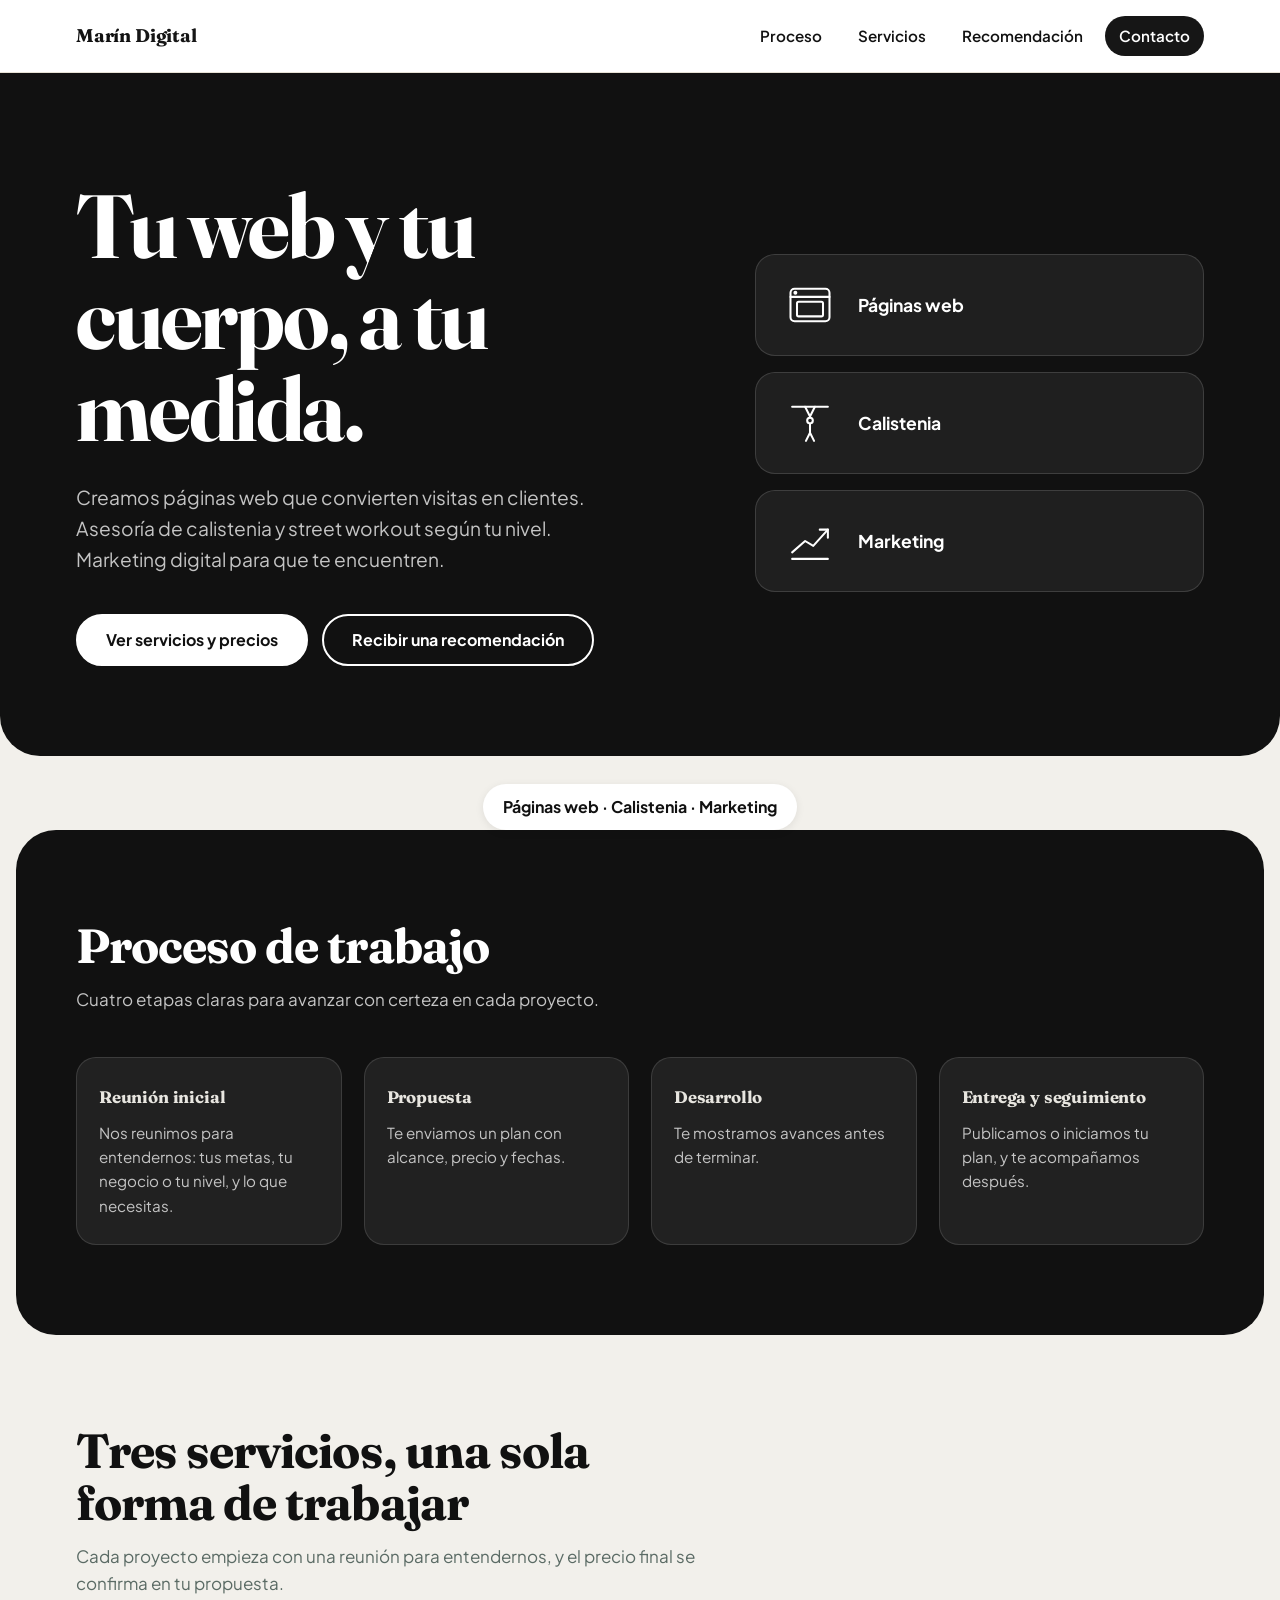
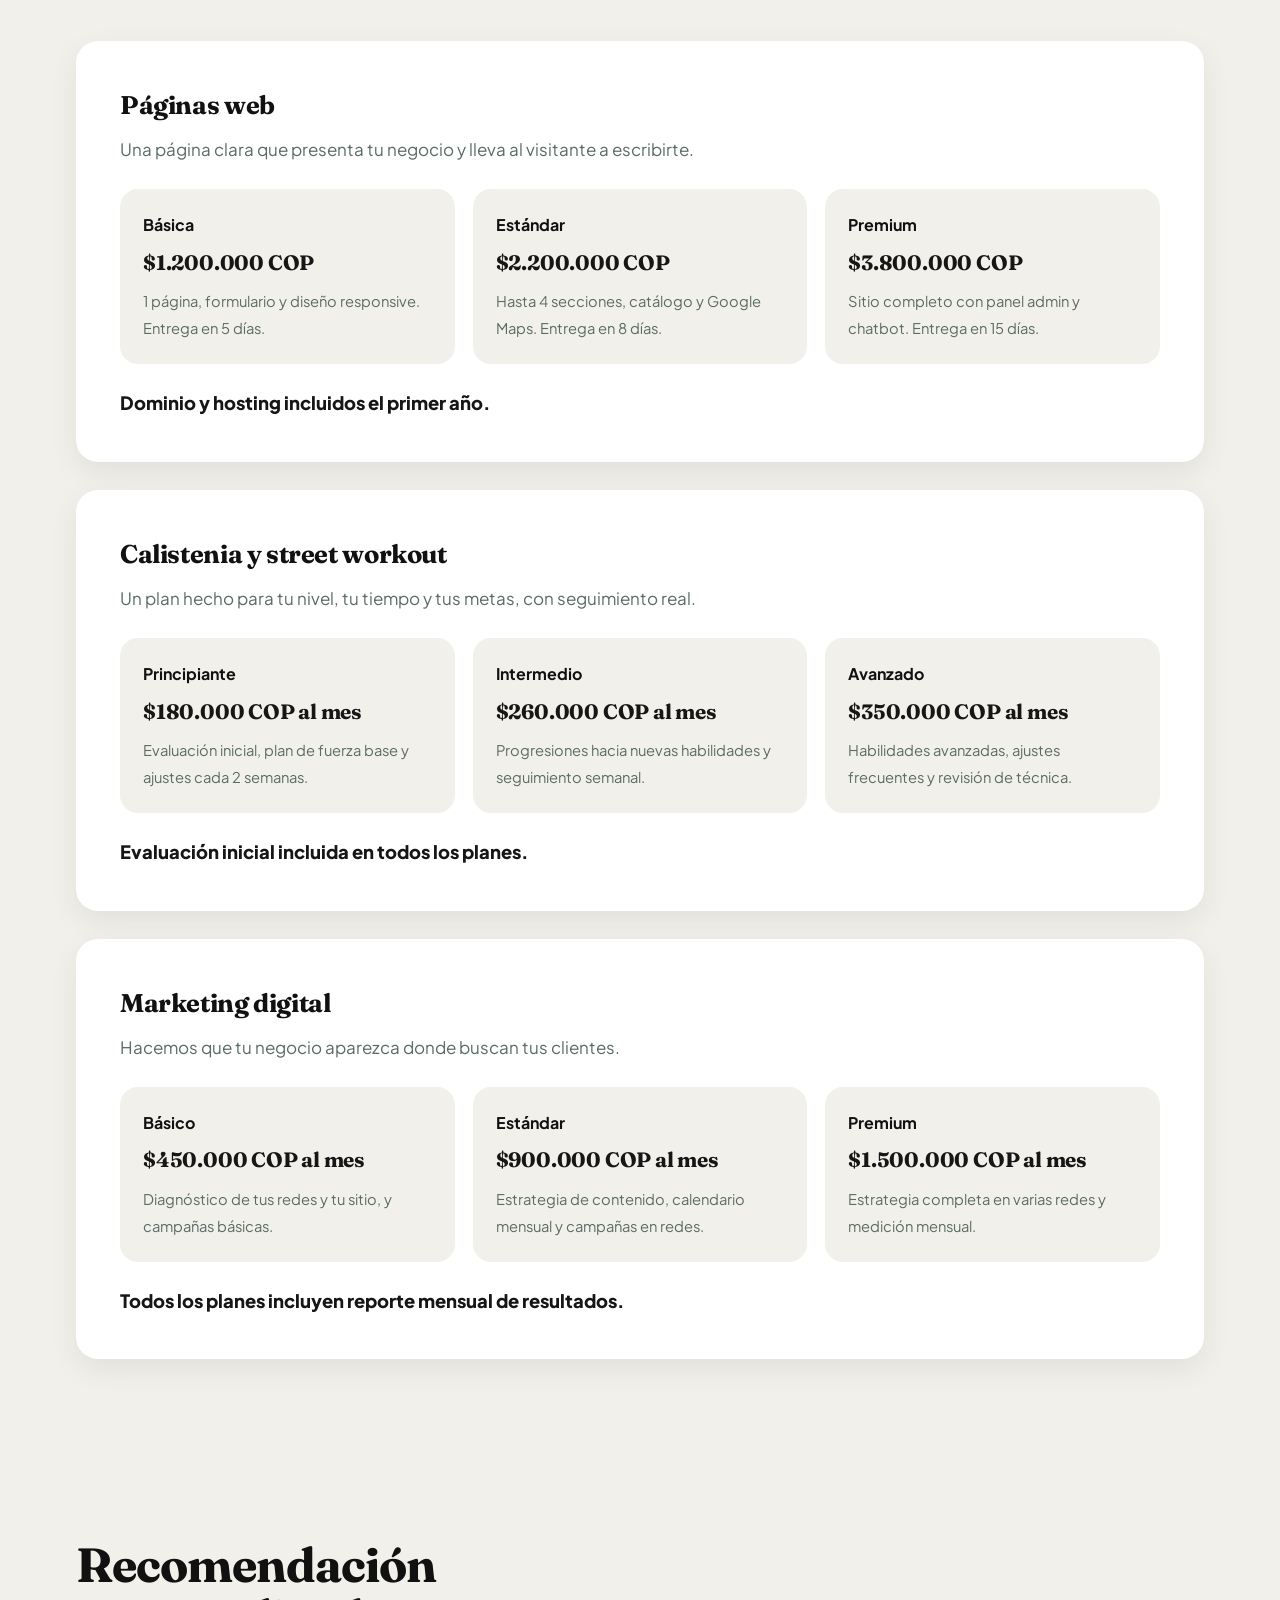
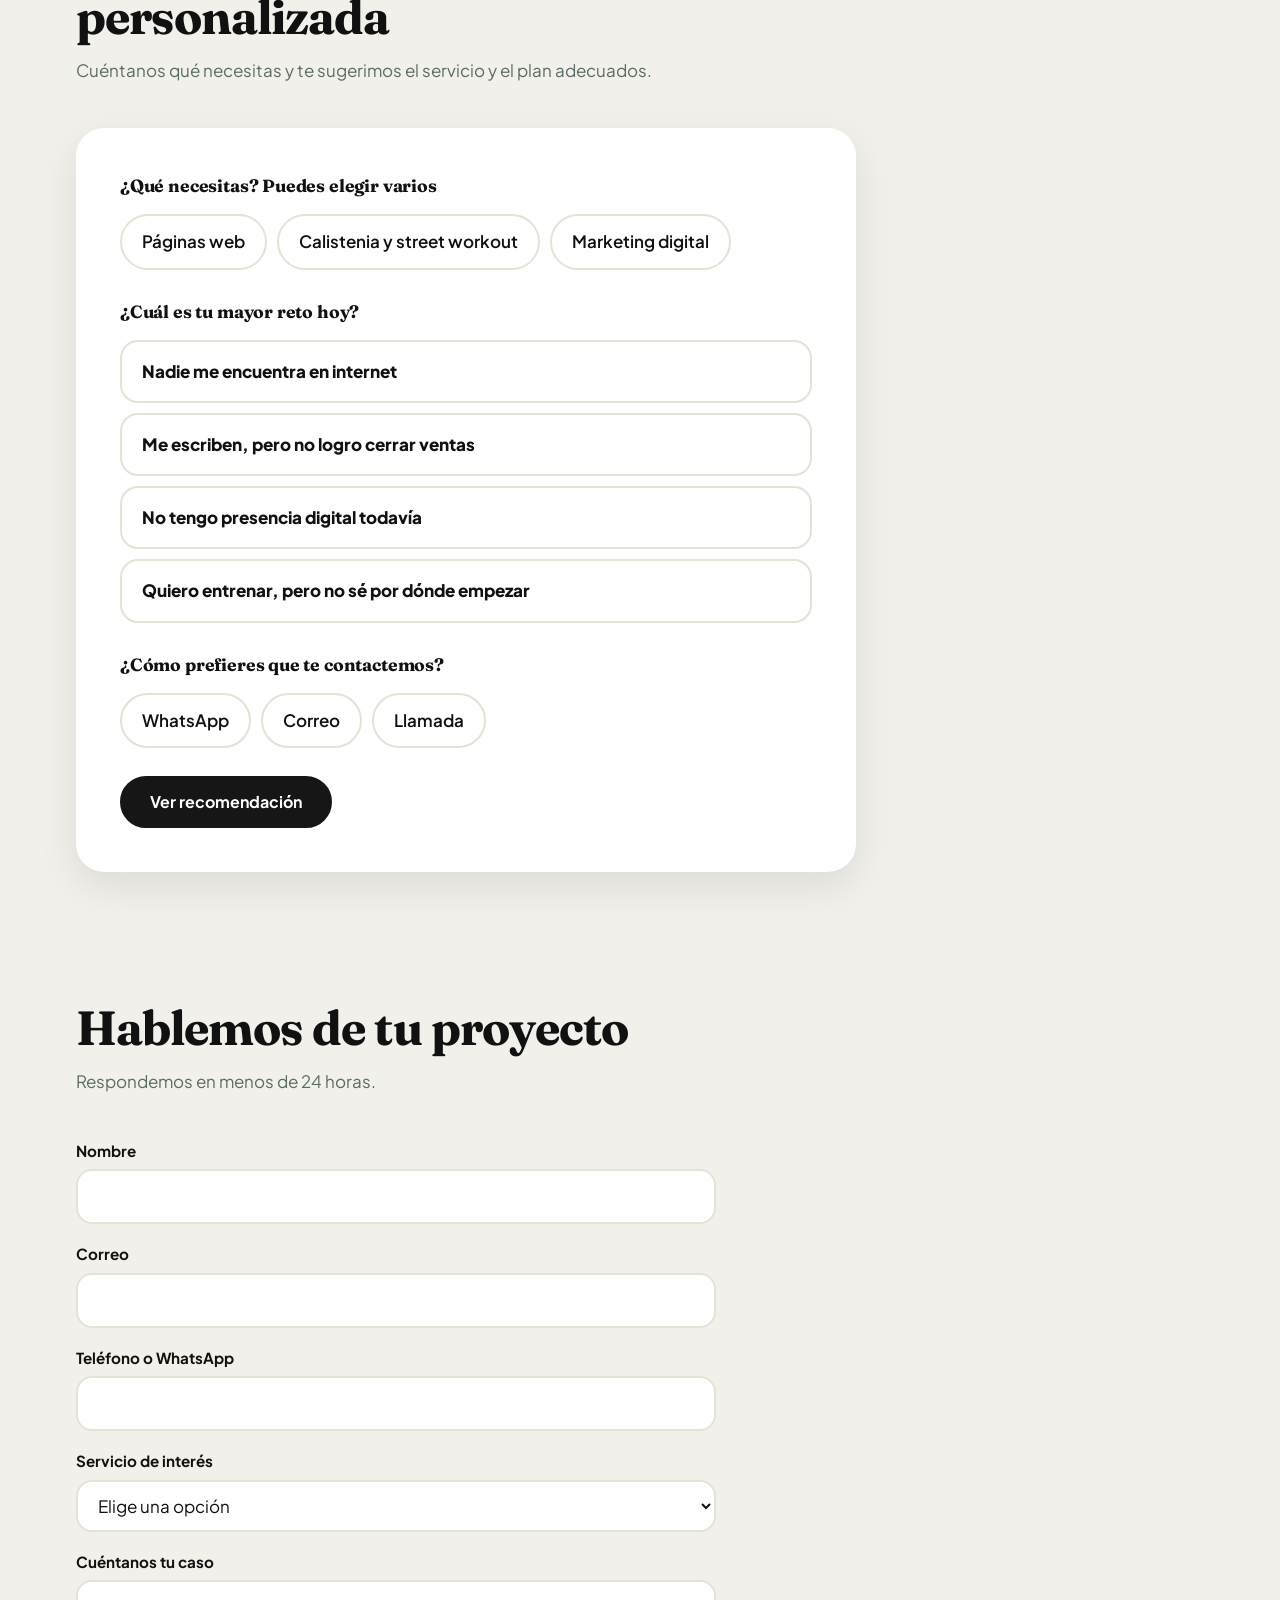
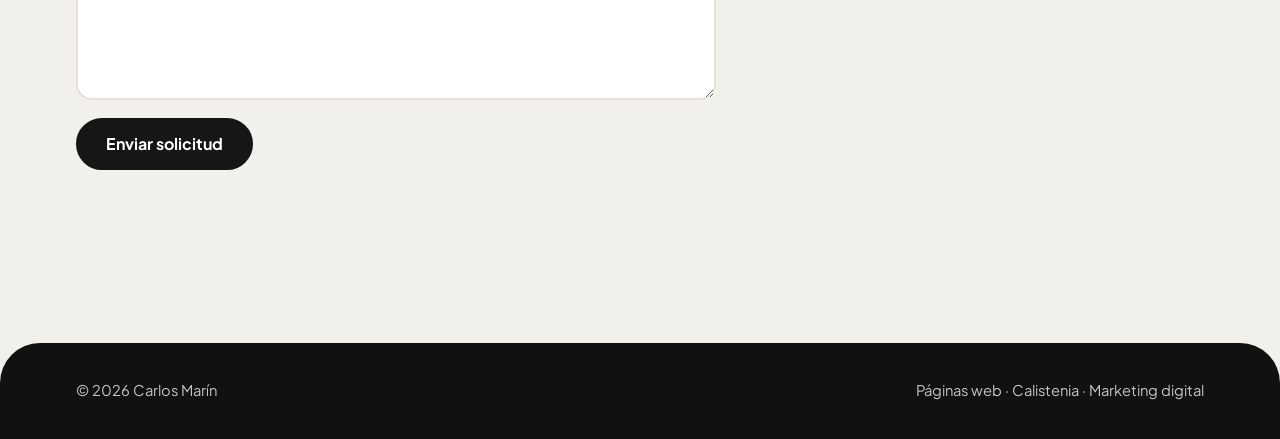
==== index.html @ d92dba85 "Add files via upload mejora de recomendaciones" ====
<!DOCTYPE html>
<html lang="es">
<head>
<meta charset="UTF-8">
<meta name="viewport" content="width=device-width, initial-scale=1, viewport-fit=cover">
<title>Marín Digital · Páginas web, calistenia y marketing</title>
<meta name="description" content="Páginas web, asesoría de calistenia y street workout, y marketing digital.">
<link rel="preconnect" href="https://fonts.googleapis.com">
<link rel="preconnect" href="https://fonts.gstatic.com" crossorigin>
<link href="https://fonts.googleapis.com/css2?family=Fraunces:opsz,wght@9..144,500..800&family=Plus+Jakarta+Sans:wght@400..800&display=swap" rel="stylesheet">
<link rel="stylesheet" href="styles.css">
</head>
<body>

<header class="top">
  <div class="wrap">
    <a href="#inicio" class="brand">Marín <span>Digital</span></a>
    <nav class="links" aria-label="Principal">
      <a href="#proceso">Proceso</a>
      <a href="#servicios">Servicios</a>
      <a href="#recomendacion">Recomendación</a>
      <a href="#contacto" class="keep">Contacto</a>
    </nav>
  </div>
</header>

<main id="inicio">
  <div class="hero">
    <div class="wrap">
      <h1>Tu web y tu cuerpo, <em>a tu medida.</em></h1>
      <p class="lead">
        <span>Creamos páginas web que convierten visitas en clientes.</span>
        <span>Asesoría de calistenia y street workout según tu nivel.</span>
        <span>Marketing digital para que te encuentren.</span>
      </p>
      <div class="cta-row">
        <a href="#servicios" class="btn solid">Ver servicios y precios</a>
        <a href="#recomendacion" class="btn">Recibir una recomendación</a>
      </div>
      <div class="hero-iconos" aria-hidden="true">
        <a class="icono" href="#precios-web">
          <svg viewBox="0 0 64 64" fill="none" stroke="currentColor" stroke-width="2.5" stroke-linecap="round" stroke-linejoin="round">
            <rect x="8" y="12" width="48" height="40" rx="5"/>
            <line x1="8" y1="22" x2="56" y2="22"/>
            <circle cx="14" cy="17" r="1.2" fill="currentColor"/>
            <rect x="16" y="28" width="32" height="18" rx="2"/>
          </svg>
          <span>Páginas web</span>
        </a>
        <a class="icono" href="#precios-calistenia">
          <svg viewBox="0 0 64 64" fill="none" stroke="currentColor" stroke-width="2.5" stroke-linecap="round" stroke-linejoin="round">
            <line x1="10" y1="12" x2="54" y2="12"/>
            <path d="M26 12 L32 24 L38 12"/>
            <circle cx="32" cy="29" r="3.5"/>
            <path d="M32 33 L32 44 M32 44 L27 54 M32 44 L37 54"/>
          </svg>
          <span>Calistenia</span>
        </a>
        <a class="icono" href="#precios-marketing">
          <svg viewBox="0 0 64 64" fill="none" stroke="currentColor" stroke-width="2.5" stroke-linecap="round" stroke-linejoin="round">
            <path d="M10 46 L26 32 L36 38 L54 18"/>
            <path d="M44 18 L54 18 L54 28"/>
            <line x1="10" y1="54" x2="54" y2="54"/>
          </svg>
          <span>Marketing</span>
        </a>
      </div>
    </div>
  </div>

  <div class="strip" aria-hidden="true">
    <div class="wrap"><p>Páginas web · Calistenia · Marketing</p></div>
  </div>

  <section id="proceso" class="process">
    <div class="wrap">
      <div class="section-head">
        <h2>Proceso de trabajo</h2>
        <p>Cuatro etapas claras para avanzar con certeza en cada proyecto.</p>
      </div>
      <div class="steps">
        <div class="step"><b>Reunión inicial</b><p>Nos reunimos para entendernos: tus metas, tu negocio o tu nivel, y lo que necesitas.</p></div>
        <div class="step"><b>Propuesta</b><p>Te enviamos un plan con alcance, precio y fechas.</p></div>
        <div class="step"><b>Desarrollo</b><p>Te mostramos avances antes de terminar.</p></div>
        <div class="step"><b>Entrega y seguimiento</b><p>Publicamos o iniciamos tu plan, y te acompañamos después.</p></div>
      </div>
    </div>
  </section>

  <section id="servicios">
    <div class="wrap">
      <div class="section-head">
        <h2>Tres servicios, una sola forma de trabajar</h2>
        <p>Cada proyecto empieza con una reunión para entendernos, y el precio final se confirma en tu propuesta.</p>
      </div>

      <div class="services">
        <article class="service" id="precios-web">
          <h3>Páginas web</h3>
          <p>Una página clara que presenta tu negocio y lleva al visitante a escribirte.</p>
          <div class="packages">
            <div class="pkg">
              <strong>Básica</strong>
              <div class="amt">$1.200.000 COP</div>
              <small>1 página, formulario y diseño responsive. Entrega en 5 días.</small>
            </div>
            <div class="pkg">
              <strong>Estándar</strong>
              <div class="amt">$2.200.000 COP</div>
              <small>Hasta 4 secciones, catálogo y Google Maps. Entrega en 8 días.</small>
            </div>
            <div class="pkg">
              <strong>Premium</strong>
              <div class="amt">$3.800.000 COP</div>
              <small>Sitio completo con panel admin y chatbot. Entrega en 15 días.</small>
            </div>
          </div>
          <p class="price">Dominio y hosting incluidos el primer año.</p>
        </article>

        <article class="service" id="precios-calistenia">
          <h3>Calistenia y street workout</h3>
          <p>Un plan hecho para tu nivel, tu tiempo y tus metas, con seguimiento real.</p>
          <div class="packages"><div class="pkg"><strong>Principiante</strong><div class="amt">$180.000 COP al mes</div><small>Evaluación inicial, plan de fuerza base y ajustes cada 2 semanas.</small></div><div class="pkg"><strong>Intermedio</strong><div class="amt">$260.000 COP al mes</div><small>Progresiones hacia nuevas habilidades y seguimiento semanal.</small></div><div class="pkg"><strong>Avanzado</strong><div class="amt">$350.000 COP al mes</div><small>Habilidades avanzadas, ajustes frecuentes y revisión de técnica.</small></div></div>
          <p class="price">Evaluación inicial incluida en todos los planes.</p>
        </article>

        <article class="service" id="precios-marketing">
          <h3>Marketing digital</h3>
          <p>Hacemos que tu negocio aparezca donde buscan tus clientes.</p>
          <div class="packages"><div class="pkg"><strong>Básico</strong><div class="amt">$450.000 COP al mes</div><small>Diagnóstico de tus redes y tu sitio, y campañas básicas.</small></div><div class="pkg"><strong>Estándar</strong><div class="amt">$900.000 COP al mes</div><small>Estrategia de contenido, calendario mensual y campañas en redes.</small></div><div class="pkg"><strong>Premium</strong><div class="amt">$1.500.000 COP al mes</div><small>Estrategia completa en varias redes y medición mensual.</small></div></div>
          
          <p class="price">Todos los planes incluyen reporte mensual de resultados.</p>
        </article>
      </div>
    </div>
  </section>


  <section id="recomendacion">
    <div class="wrap">
      <div class="section-head">
        <h2>Recomendación personalizada</h2>
        <p>Cuéntanos qué necesitas y te sugerimos el servicio y el plan adecuados.</p>
      </div>
      <form class="advisor" id="advisor">
        <fieldset>
          <legend>¿Qué necesitas? Puedes elegir varios</legend>
          <div class="opts">
            <label><input type="checkbox" name="servicio" value="web"> Páginas web</label>
            <label><input type="checkbox" name="servicio" value="calistenia"> Calistenia y street workout</label>
            <label><input type="checkbox" name="servicio" value="marketing"> Marketing digital</label>
          </div>
        </fieldset>
        <fieldset>
          <legend>¿Cuál es tu mayor reto hoy?</legend>
          <div class="opts opts-col">
            <label class="detalle"><input type="radio" name="reto" value="nadie" required><strong>Nadie me encuentra en internet</strong></label>
            <label class="detalle"><input type="radio" name="reto" value="cierran"><strong>Me escriben, pero no logro cerrar ventas</strong></label>
            <label class="detalle"><input type="radio" name="reto" value="sin"><strong>No tengo presencia digital todavía</strong></label>
            <label class="detalle"><input type="radio" name="reto" value="entrenar"><strong>Quiero entrenar, pero no sé por dónde empezar</strong></label>
          </div>
        </fieldset>
        <fieldset id="calBloque" hidden>
          <legend>Si entrenas, cuéntanos más</legend>
          <p class="sub">Tu nivel</p>
          <div class="opts">
            <label><input type="radio" name="nivel" value="principiante"> Principiante</label>
            <label><input type="radio" name="nivel" value="intermedio"> Intermedio</label>
            <label><input type="radio" name="nivel" value="avanzado"> Avanzado</label>
          </div>
          <p class="sub">¿Cuántos días a la semana puedes entrenar?</p>
          <div class="opts">
            <label><input type="radio" name="dias" value="pocos"> 1 a 2 días</label>
            <label><input type="radio" name="dias" value="tres"> 3 días</label>
            <label><input type="radio" name="dias" value="muchos"> 4 o más</label>
          </div>
        </fieldset>
        <fieldset>
          <legend>¿Cómo prefieres que te contactemos?</legend>
          <div class="opts">
            <label><input type="radio" name="canal" value="whatsapp" required> WhatsApp</label>
            <label><input type="radio" name="canal" value="correo"> Correo</label>
            <label><input type="radio" name="canal" value="llamada"> Llamada</label>
          </div>
        </fieldset>
        <button type="submit" class="btn solid">Ver recomendación</button>
        <div id="result" role="status" aria-live="polite"></div>
      </form>
    </div>
  </section>

  <section id="contacto">
    <div class="wrap">
      <div class="section-head">
        <h2>Hablemos de tu proyecto</h2>
        <p>Respondemos en menos de 24 horas.</p>
      </div>
      <form class="contact" id="contactForm">
        <div class="field">
          <label for="nombre">Nombre</label>
          <input id="nombre" name="nombre" type="text" autocomplete="name" required>
        </div>
        <div class="field">
          <label for="correo">Correo</label>
          <input id="correo" name="correo" type="email" autocomplete="email" required>
        </div>
        <div class="field">
          <label for="telefono">Teléfono o WhatsApp</label>
          <input id="telefono" name="telefono" type="tel" autocomplete="tel" required>
        </div>
        <div class="field">
          <label for="servicio">Servicio de interés</label>
          <select id="servicio" name="servicio" required>
            <option value="">Elige una opción</option>
            <option>Páginas web</option>
            <option>Calistenia y street workout</option>
            <option>Marketing digital</option>
            <option>Varios</option>
          </select>
        </div>
        <div class="field">
          <label for="mensaje">Cuéntanos tu caso</label>
          <textarea id="mensaje" name="mensaje"></textarea>
        </div>
        <button type="submit" class="btn solid btn-submit">Enviar solicitud</button>
        <p class="form-msg" id="formMsg" role="status" aria-live="polite"></p>
      </form>
    </div>
  </section>
</main>

<footer>
  <div class="wrap">
    <span>© 2026 Carlos Marín</span>
    <span>Páginas web · Calistenia · Marketing digital</span>
  </div>
</footer>

<script>
  // Recomendación según servicios, reto, nivel, días y canal de contacto
  const advisor = document.getElementById('advisor');
  const result = document.getElementById('result');
  const calBloque = document.getElementById('calBloque');
  const checks = advisor.querySelectorAll('input[name="servicio"]');
  const calCheck = advisor.querySelector('input[name="servicio"][value="calistenia"]');

  // Muestra las preguntas de calistenia solo si la persona las elige
  calCheck.addEventListener('change', () => {
    calBloque.hidden = !calCheck.checked;
    if (!calCheck.checked) {
      advisor.querySelectorAll('input[name="nivel"], input[name="dias"]').forEach((r) => { r.checked = false; });
    }
  });

  const textos = {
    web: {
      nadie: 'Te recomendamos una página Estándar desde $2.200.000 COP. Incluye hasta 4 secciones, catálogo y Google Maps, y la recibes en aproximadamente 8 días.',
      cierran: 'Te recomendamos una página Estándar desde $2.200.000 COP. Incluye hasta 4 secciones, catálogo y Google Maps, y la recibes en aproximadamente 8 días.',
      sin: 'Te recomendamos una página Básica desde $1.200.000 COP. Incluye 1 página, formulario y diseño responsive, y la recibes en aproximadamente 5 días.'
    },
    calistenia: {
      principiante: 'Te recomendamos el plan Principiante desde $180.000 COP al mes. Incluye evaluación inicial, plan de fuerza base y ajustes cada 2 semanas.',
      intermedio: 'Te recomendamos el plan Intermedio desde $260.000 COP al mes. Incluye progresiones hacia nuevas habilidades y seguimiento semanal.',
      avanzado: 'Te recomendamos el plan Avanzado desde $350.000 COP al mes. Incluye habilidades avanzadas, ajustes frecuentes y revisión de técnica.'
    },
    dias: {
      pocos: 'Con 1 a 2 días a la semana armamos un plan corto y eficiente.',
      tres: 'Con 3 días a la semana, el plan tiene la carga ideal para avanzar sin sobrecargarte.',
      muchos: 'Con 4 o más días a la semana, el plan incluye más volumen y días de descanso activo.'
    },
    marketing: {
      nadie: 'Te recomendamos el plan Estándar de marketing desde $900.000 COP al mes. Incluye estrategia de contenido, calendario mensual y campañas para que te encuentren.',
      cierran: 'Te recomendamos el plan Premium de marketing desde $1.500.000 COP al mes. Incluye estrategia completa para convertir mensajes en clientes, y medición mensual.',
      sin: 'Te recomendamos el plan Básico de marketing desde $450.000 COP al mes. Incluye diagnóstico de tus redes y tu sitio, y campañas básicas para empezar.'
    }
  };
  const canales = { whatsapp: 'WhatsApp', correo: 'correo', llamada: 'llamada' };
  const nombreWeb = { nadie: 'una página Estándar', cierran: 'una página Estándar', sin: 'una página Básica' };
  const nombreCalistenia = {
    principiante: 'el plan Principiante de calistenia',
    intermedio: 'el plan Intermedio de calistenia',
    avanzado: 'el plan Avanzado de calistenia'
  };
  const nombreMarketing = {
    nadie: 'el plan Estándar de marketing',
    cierran: 'el plan Premium de marketing',
    sin: 'el plan Básico de marketing'
  };

  function crearParrafo(texto, clase) {
    const p = document.createElement('p');
    if (clase) p.className = clase;
    p.textContent = texto;
    return p;
  }

  advisor.addEventListener('submit', (e) => {
    e.preventDefault();
    const data = new FormData(advisor);
    const servicios = data.getAll('servicio');
    const reto = data.get('reto');
    const nivel = data.get('nivel');
    const dias = data.get('dias');
    const canal = data.get('canal');

    result.innerHTML = '';

    if (servicios.length === 0) {
      result.appendChild(crearParrafo('Elige al menos un servicio para recomendarte una opción.'));
      return;
    }
    if (servicios.includes('calistenia') && (!nivel || !dias)) {
      result.appendChild(crearParrafo('Cuéntanos tu nivel y cuántos días puedes entrenar para recomendarte el plan de calistenia.'));
      return;
    }

    const titulo = document.createElement('h3');
    titulo.textContent = servicios.length > 1 ? 'Te recomendamos esta combinación' : 'Te recomendamos';
    result.appendChild(titulo);

    if (servicios.includes('web')) result.appendChild(crearParrafo(textos.web[reto] || textos.web.sin));
    if (servicios.includes('calistenia')) {
      result.appendChild(crearParrafo(textos.calistenia[nivel]));
      result.appendChild(crearParrafo(textos.dias[dias]));
    }
    if (servicios.includes('marketing')) result.appendChild(crearParrafo(textos.marketing[reto] || textos.marketing.sin));

    if (servicios.length > 1) {
      const nombres = [];
      if (servicios.includes('web')) nombres.push(nombreWeb[reto] || nombreWeb.sin);
      if (servicios.includes('calistenia')) nombres.push(nombreCalistenia[nivel]);
      if (servicios.includes('marketing')) nombres.push(nombreMarketing[reto] || nombreMarketing.sin);
      const lista = nombres.length === 2
        ? nombres[0] + ' y también ' + nombres[1]
        : nombres.slice(0, -1).join(', ') + ' y también ' + nombres[nombres.length - 1];
      result.appendChild(crearParrafo('Te recomendamos ' + lista + '. Al contratarlos como un solo paquete, recibes un descuento especial del 10%.', 'combo'));
    }
    result.appendChild(crearParrafo('Prefieres que te contactemos por ' + canales[canal] + '. Déjanos tus datos en el formulario de contacto.', 'cierre'));
  });

  // Formulario de contacto: envío real con Formspree
  const FORMSPREE_URL = 'https://formspree.io/f/xaeerood';

  const contactForm = document.getElementById('contactForm');
  const formMsg = document.getElementById('formMsg');
  const botonEnviar = contactForm.querySelector('button[type="submit"]');

  contactForm.addEventListener('submit', async (e) => {
    e.preventDefault();
    botonEnviar.disabled = true;
    botonEnviar.textContent = 'Enviando...';
    formMsg.textContent = '';

    try {
      const respuesta = await fetch(FORMSPREE_URL, {
        method: 'POST',
        headers: { 'Accept': 'application/json' },
        body: new FormData(contactForm)
      });
      if (respuesta.ok) {
        formMsg.textContent = 'Recibimos tu solicitud. Te escribimos pronto.';
        contactForm.reset();
      } else {
        formMsg.textContent = 'No pudimos enviar tu solicitud. Intenta de nuevo en un momento.';
      }
    } catch (error) {
      formMsg.textContent = 'Revisa tu conexión e intenta de nuevo.';
    } finally {
      botonEnviar.disabled = false;
      botonEnviar.textContent = 'Enviar solicitud';
    }
  });
</script>
</body>
</html>
---- styles.css ----
/* Estilos visuales de Marín Digital · estilo cálido verde y crema */
:root {
  --verde-oscuro: #111111;
  --verde: #161616;
  --verde-claro: #3D3D3D;
  --menta: #E8E6E0;
  --crema: #F2F0EB;
  --crema-2: #E7E2D6;
  --blanco: #FFFFFF;
  --tinta: #111111;
  --gris: #5B6B65;
  --dorado: #BDB8AB;
  --radio: 22px;
  --gutter: clamp(20px, 5vw, 56px);
  color-scheme: light;
}

* { box-sizing: border-box; margin: 0; padding: 0; }
html { scroll-behavior: smooth; }
body {
  background: var(--crema);
  color: var(--tinta);
  font-family: "Plus Jakarta Sans", system-ui, sans-serif;
  font-size: 1.0625rem;
  line-height: 1.6;
  padding-top: env(safe-area-inset-top, 0px);
  padding-bottom: env(safe-area-inset-bottom, 0px);
}
:focus-visible { outline: 3px solid var(--verde-claro); outline-offset: 3px; }
a { color: inherit; }
.wrap { max-width: 1120px; margin: 0 auto; padding: 0 var(--gutter); }

/* Encabezado */
header.top {
  position: sticky; top: env(safe-area-inset-top, 0px); z-index: 10;
  background: var(--blanco);
  box-shadow: 0 1px 0 var(--crema-2);
}
header.top .wrap { display: flex; align-items: center; justify-content: space-between; height: 72px; gap: 16px; }
.brand { font-weight: 800; font-stretch: 112%; text-decoration: none; font-size: 1.15rem; color: var(--verde-oscuro); letter-spacing: -0.01em; }
.brand span { color: var(--verde); }
nav.links { display: flex; gap: 8px; font-size: 0.95rem; font-weight: 600; }
nav.links a {
  text-decoration: none; color: var(--tinta); padding: 8px 14px; border-radius: 999px;
}
nav.links a:hover { background: var(--crema); }
nav.links a.keep { background: var(--verde); color: var(--blanco); }
nav.links a.keep:hover { background: var(--verde-oscuro); }

/* Hero */
.hero {
  position: relative; overflow: hidden;
  background: var(--verde-oscuro); color: var(--blanco);
  border-radius: 0 0 40px 40px;
  padding: clamp(64px, 12vh, 120px) 0 clamp(72px, 10vh, 110px);
}
.hero .wrap { position: relative; z-index: 1; }
.hero h1 {
  font-weight: 800; font-stretch: 112%;
  font-size: clamp(2.6rem, 7vw, 5.2rem);
  line-height: 1.02; letter-spacing: -0.03em; max-width: 12ch;
}
.hero h1 em { font-style: normal; color: var(--blanco); }
.hero .lead { margin-top: 26px; max-width: 46ch; font-size: 1.2rem; color: #C4C4C4; }
.hero .lead span { display: block; }
.hero .cta-row { margin-top: 36px; display: flex; flex-wrap: wrap; gap: 14px; }
.hero-iconos { display: grid; grid-template-columns: repeat(3, 1fr); gap: 14px; margin-top: 56px; max-width: 640px; }
.icono {
  display: flex; flex-direction: column; align-items: center; gap: 12px;
  padding: 20px 14px; border-radius: 20px; color: var(--blanco);
  background: rgba(255,255,255,.06); border: 1px solid rgba(255,255,255,.14);
}
.icono svg { width: 56px; height: 56px; }
.icono span { font-weight: 700; font-size: .95rem; }

.btn {
  display: inline-flex; align-items: center; justify-content: center;
  min-height: 52px; padding: 0 28px; border-radius: 999px;
  font: inherit; font-weight: 700; font-size: 1rem; text-decoration: none;
  border: 2px solid var(--verde); cursor: pointer;
  background: transparent; color: var(--verde);
  transition: background .2s, color .2s, border-color .2s;
}
.btn:hover { background: var(--verde); color: var(--blanco); }
.btn.solid { background: var(--verde); color: var(--blanco); }
.btn.solid:hover { background: var(--verde-claro); border-color: var(--verde-claro); }
.hero .btn { border-color: var(--blanco); color: var(--blanco); }
.hero .btn:hover { background: var(--blanco); color: var(--verde-oscuro); }
.hero .btn.solid { background: var(--blanco); color: var(--verde-oscuro); border-color: var(--blanco); }
.hero .btn.solid:hover { background: var(--menta); border-color: var(--menta); color: var(--verde-oscuro); }

/* Franja */
.strip { padding: 28px 0 0; }
.strip .wrap { display: flex; flex-wrap: wrap; justify-content: center; gap: 12px; }
.strip p {
  font-weight: 700; font-size: 1rem; padding: 10px 20px; border-radius: 999px;
  background: var(--blanco); color: var(--verde-oscuro); box-shadow: 0 2px 8px rgba(0,0,0,.08);
}

/* Secciones */
section { padding: clamp(64px, 10vh, 110px) 0; }
.section-head { max-width: 640px; margin-bottom: 44px; }
.section-head h2 {
  font-weight: 800; font-stretch: 112%;
  font-size: clamp(2rem, 4.6vw, 3rem); line-height: 1.08; letter-spacing: -0.02em;
  color: var(--verde-oscuro);
}
.section-head p { margin-top: 14px; color: var(--gris); }

/* Servicios */
.services { display: grid; gap: 24px; }
.service {
  background: var(--blanco); border-radius: var(--radio); padding: 36px;
  box-shadow: 0 10px 30px rgba(0,0,0,.07);
}
.service h3 { font-weight: 800; font-stretch: 112%; font-size: 1.6rem; color: var(--verde-oscuro); letter-spacing: -0.015em; }
.service > p { margin-top: 10px; color: var(--gris); }
.service ul { list-style: none; margin-top: 20px; }
.service li {
  padding: 12px 16px; margin-top: 8px; border-radius: 14px; background: var(--crema); color: var(--tinta);
}
.service .price { margin-top: 24px; font-weight: 800; font-size: 1.15rem; color: var(--verde); }

.packages { display: grid; grid-template-columns: repeat(3, 1fr); gap: 14px; margin-top: 26px; }
.pkg {
  background: var(--crema); border-radius: 18px; padding: 22px;
  border: 1px solid transparent; transition: border-color .2s, transform .2s;
}
.pkg:hover { border-color: var(--verde-claro); transform: translateY(-2px); }
.pkg strong { display: block; font-size: 1rem; color: var(--verde-oscuro); }
.pkg .amt { font-weight: 800; font-stretch: 110%; font-size: 1.3rem; margin: 8px 0; color: var(--verde); }
.pkg small { color: var(--gris); font-size: .92rem; }

/* Proceso */
.process { background: var(--verde-oscuro); color: var(--blanco); border-radius: 40px; margin: 0 16px; }
.process .section-head h2 { color: var(--blanco); }
.process .section-head p { color: #C4C4C4; }
.steps { display: grid; grid-template-columns: repeat(4, 1fr); gap: 18px; }
.step {
  background: rgba(255,255,255,.07); border-radius: 20px; padding: 26px 22px;
  border: 1px solid rgba(255,255,255,.12);
}
.step b {
  display: block; font-stretch: 110%; font-size: 1.05rem; margin-bottom: 10px; color: var(--menta);
}
.step p { color: #C4C4C4; font-size: .95rem; }

/* Recomendación */
#recomendacion .section-head h2 { color: var(--verde-oscuro); }
.advisor {
  background: var(--blanco); border-radius: 28px; padding: clamp(26px, 4vw, 44px);
  max-width: 780px; box-shadow: 0 14px 40px rgba(0,0,0,.09);
}
.advisor fieldset { border: 0; margin-bottom: 28px; }
.advisor legend { font-weight: 800; font-size: 1.1rem; color: var(--verde-oscuro); margin-bottom: 14px; }
.nota { font-size: .92rem; color: var(--gris); margin: -6px 0 14px; }
.opts { display: flex; flex-wrap: wrap; gap: 10px; }
.opts-col { flex-direction: column; }
.opts label {
  cursor: pointer; border: 2px solid var(--crema-2); border-radius: 999px;
  padding: 12px 20px; min-height: 48px; display: inline-flex; align-items: center;
  font-weight: 600; transition: border-color .2s, background .2s;
}
.opts label:hover { border-color: var(--verde-claro); }
.opts input { position: absolute; opacity: 0; pointer-events: none; }
.opts label:has(input:checked) { background: var(--verde); border-color: var(--verde); color: var(--blanco); }
.opts label:has(input:focus-visible) { outline: 3px solid var(--verde-claro); outline-offset: 3px; }

.opts label.detalle {
  flex-direction: column; align-items: flex-start; gap: 4px; width: 100%;
  border-radius: 18px; padding: 16px 20px;
}
.opts label.detalle strong { font-weight: 800; }
.opts label.detalle small { color: var(--gris); font-size: .92rem; line-height: 1.45; font-weight: 400; }
.opts label.detalle:has(input:checked) small { color: #D4E9E2; }

#result {
  margin-top: 28px; padding: 26px; border-radius: 20px;
  background: var(--menta); color: var(--verde-oscuro);
}
#result:empty { display: none; }
#result h3 { font-stretch: 112%; font-size: 1.25rem; margin-bottom: 10px; }
#result p { margin-top: 10px; }
#result .cierre { color: var(--gris); }

/* Contacto */
#contacto { padding-top: 40px; }
form.contact { display: grid; gap: 18px; max-width: 640px; }
.field { display: grid; gap: 6px; }
.field label { font-weight: 700; font-size: .95rem; color: var(--verde-oscuro); }
.field input, .field select, .field textarea {
  font: inherit; color: var(--tinta); background: var(--blanco);
  border: 2px solid var(--crema-2); border-radius: 16px; padding: 12px 16px; min-height: 52px;
}
.field input:focus, .field select:focus, .field textarea:focus { border-color: var(--verde-claro); outline: none; }
.field textarea { min-height: 120px; resize: vertical; }
.btn-submit { justify-self: start; }
.form-msg { color: var(--verde); font-weight: 700; min-height: 1.5em; }

/* Pie */
footer {
  background: var(--verde-oscuro); color: #C4C4C4; padding: 36px 0; margin-top: 40px;
  border-radius: 40px 40px 0 0; font-size: .92rem;
}
footer .wrap { display: flex; flex-wrap: wrap; justify-content: space-between; gap: 12px; }

@media (prefers-reduced-motion: no-preference) {
  .hero h1, .hero .lead, .hero .cta-row { animation: rise .7s cubic-bezier(.2,.7,.2,1) both; }
  .hero .lead { animation-delay: .12s; }
  .hero .cta-row { animation-delay: .24s; }
  @keyframes rise { from { opacity: 0; transform: translateY(14px); } to { opacity: 1; transform: none; } }
}

@media (max-width: 860px) {
  nav.links a:not(.keep) { display: none; }
  .packages { grid-template-columns: 1fr; }
  .steps { grid-template-columns: 1fr 1fr; }
  .process { margin: 0 8px; border-radius: 28px; }
}
@media (max-width: 480px) {
  .steps { grid-template-columns: 1fr; }
  .hero .btn { width: 100%; }
  .icono svg { width: 40px; height: 40px; }
  .icono { padding: 16px 8px; }
  .icono span { font-size: .85rem; }
  .btn { padding: 0 22px; }
}

/* Tipografía de títulos */
h1, h2, h3, .brand, .pkg .amt, .step b, .advisor legend, #result h3 {
  font-family: "Fraunces", Georgia, serif;
  font-stretch: normal;
  font-weight: 700;
  letter-spacing: -0.01em;
}
.hero h1 { font-weight: 700; font-size: clamp(2.8rem, 7.4vw, 5.6rem); letter-spacing: -0.025em; }
.section-head h2 { font-weight: 700; }
.service h3 { font-weight: 700; }

/* Aprovechar el ancho en computadora */
@media (min-width: 900px) {
  .wrap { max-width: 1240px; }
  .hero .wrap {
    display: grid;
    grid-template-columns: 1.15fr 0.85fr;
    grid-template-areas:
      "h1 iconos"
      "lead iconos"
      "cta iconos";
    column-gap: 72px;
    align-items: center;
  }
  .hero h1 { grid-area: h1; max-width: none; }
  .hero .lead { grid-area: lead; margin-top: 28px; }
  .hero .cta-row { grid-area: cta; margin-top: 40px; }
  .hero-iconos {
    grid-area: iconos; grid-template-columns: 1fr; gap: 16px; margin-top: 0; max-width: none;
  }
  .icono {
    flex-direction: row; justify-content: flex-start; gap: 22px; padding: 24px 28px;
  }
  .icono svg { width: 52px; height: 52px; flex-shrink: 0; }
  .icono span { font-size: 1.1rem; }
  .packages { gap: 18px; }
  .steps { gap: 22px; }
  .services { gap: 28px; }
  .service { padding: 44px; }
}

/* Íconos del inicio como enlaces */
a.icono { text-decoration: none; transition: transform .2s, background .2s, border-color .2s; }
a.icono:hover { transform: translateY(-3px); background: rgba(255,255,255,.12); border-color: rgba(255,255,255,.35); }
section[id], article[id] { scroll-margin-top: 90px; }

.advisor .sub { font-weight: 700; margin: 6px 0 10px; color: var(--verde-oscuro); }

.combo { font-weight: 700; color: var(--verde-oscuro); }
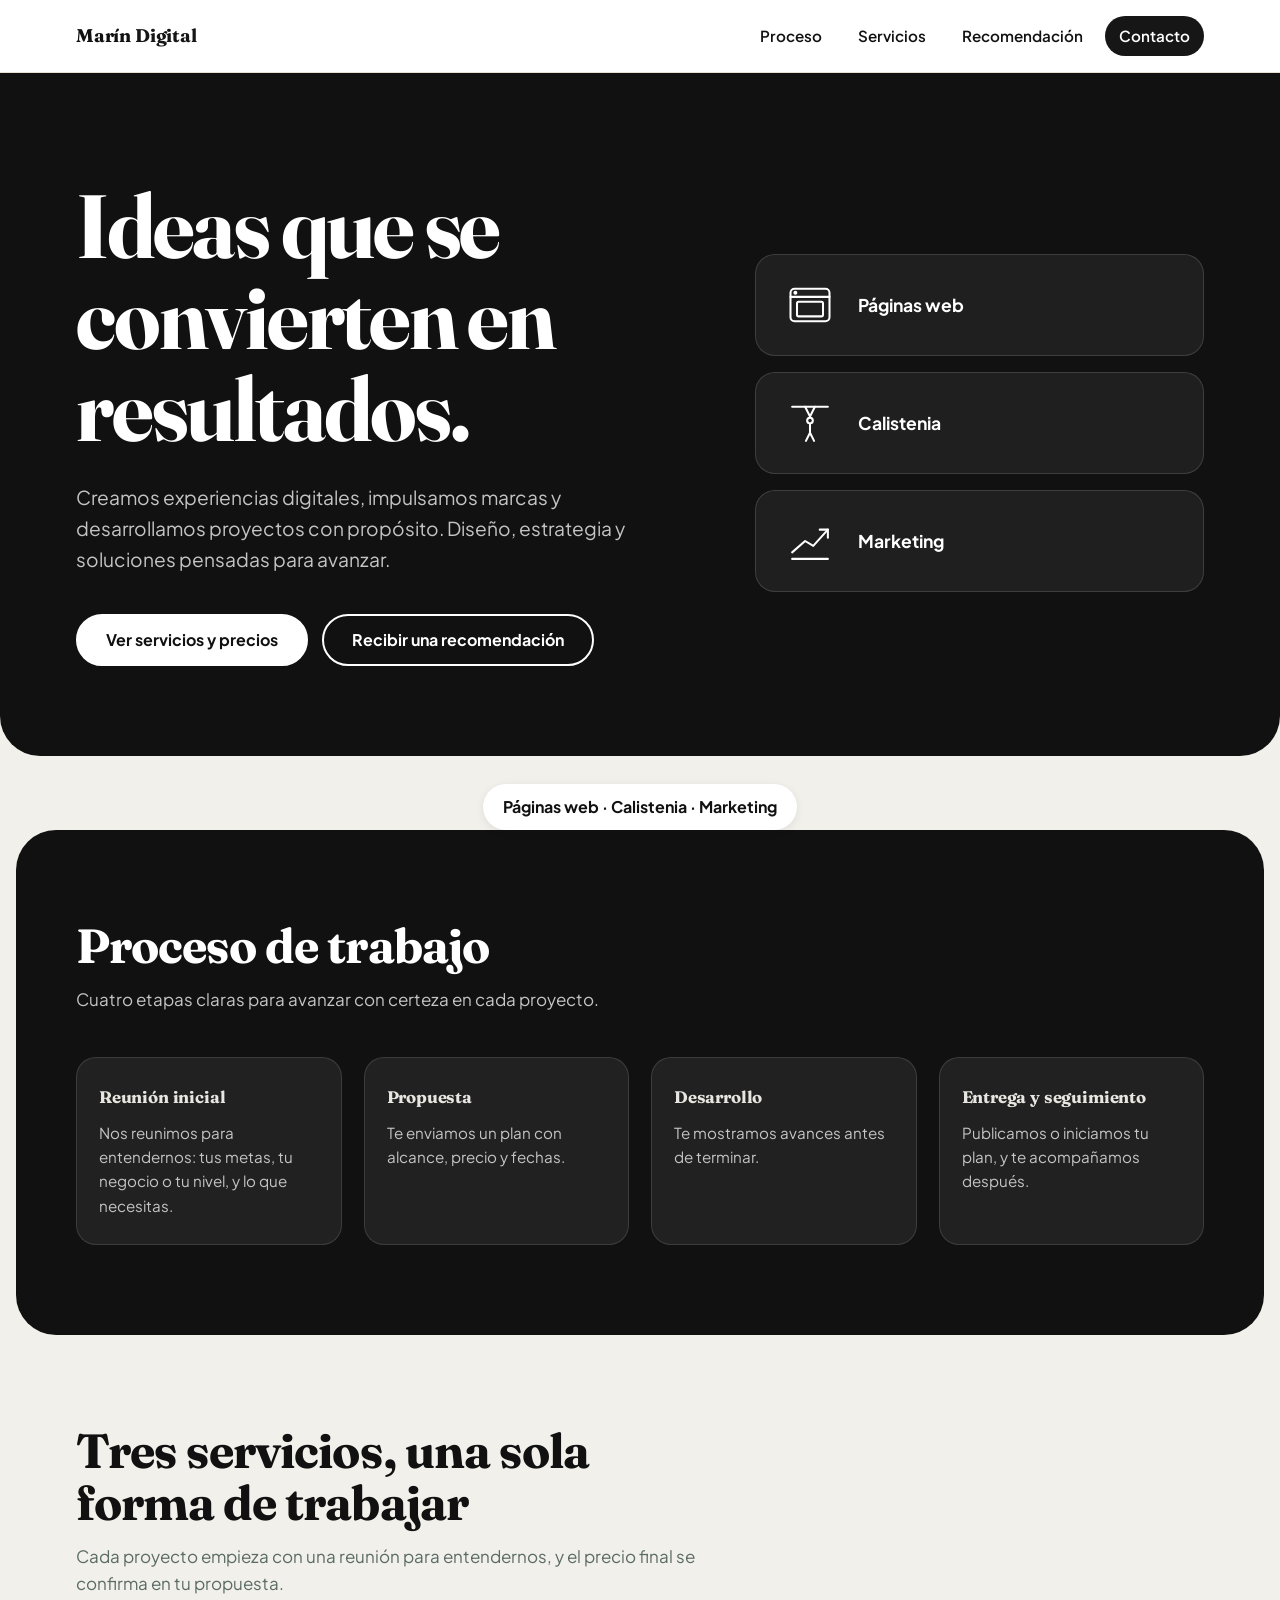
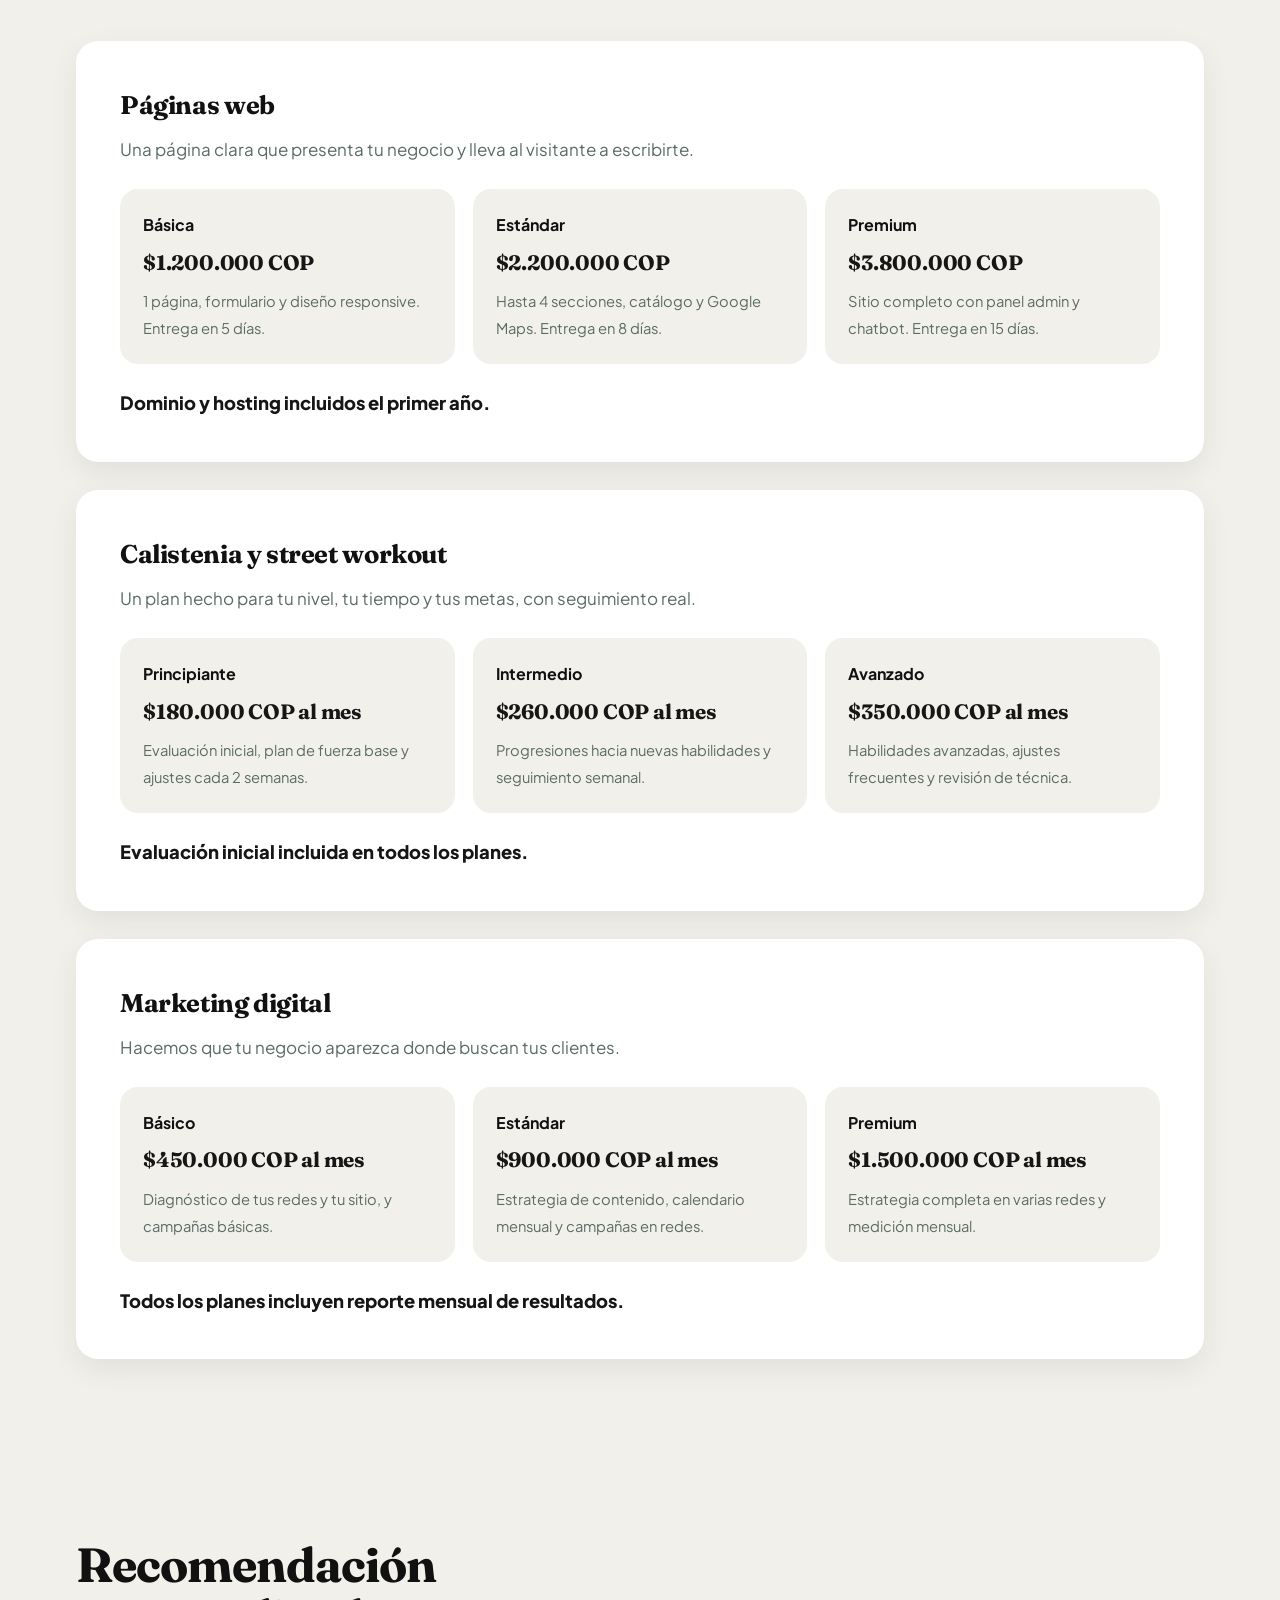
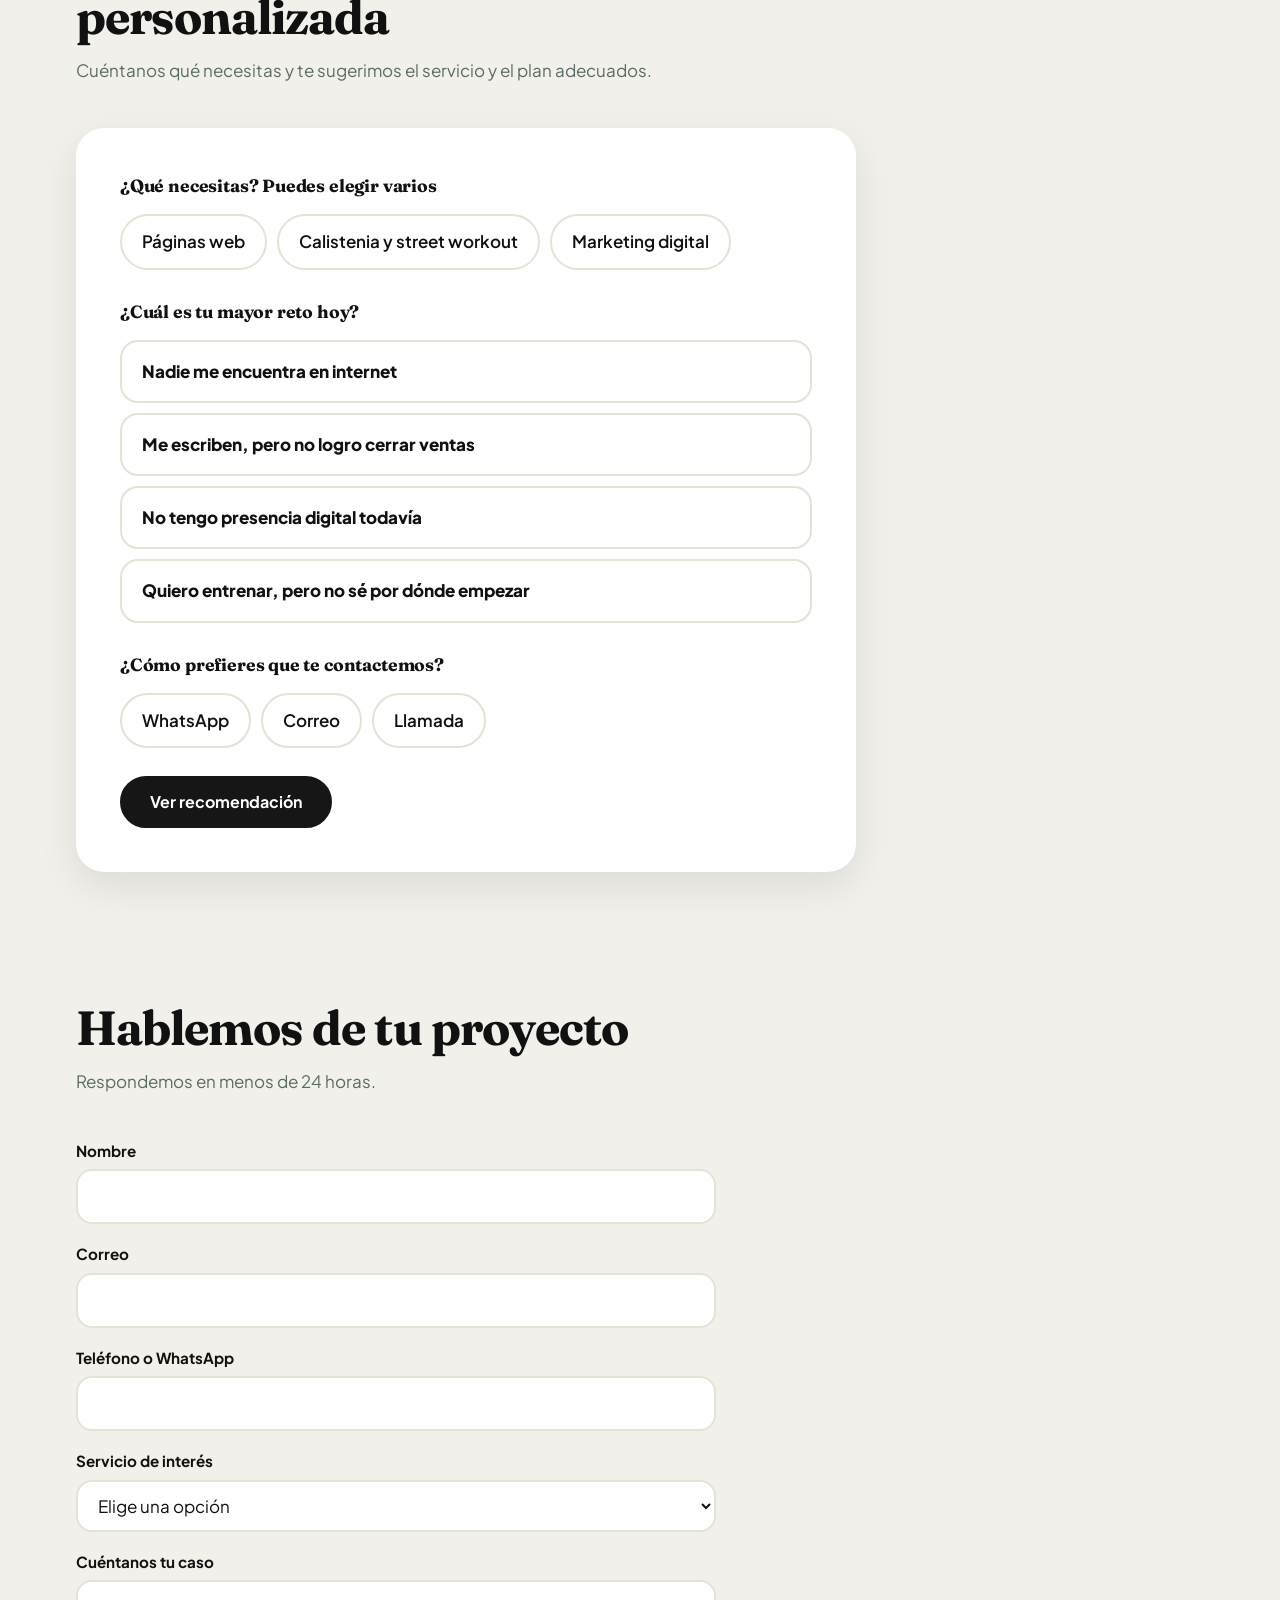
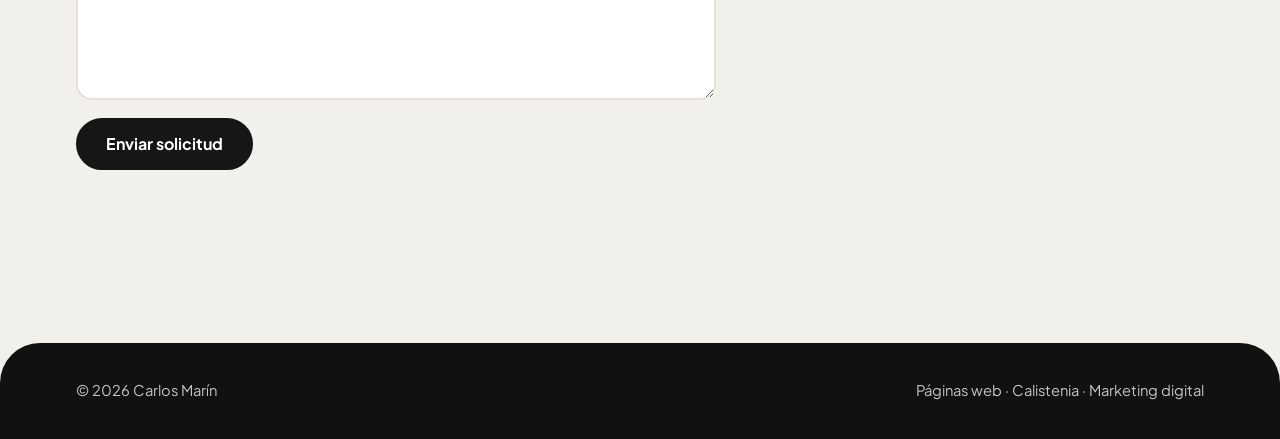
==== commit 8e9b1650: "Add files via upload cambio de eslogan" ====
--- a/index.html
+++ b/index.html
@@ -27,12 +27,8 @@
 <main id="inicio">
   <div class="hero">
     <div class="wrap">
-      <h1>Tu web y tu cuerpo, <em>a tu medida.</em></h1>
-      <p class="lead">
-        <span>Creamos páginas web que convierten visitas en clientes.</span>
-        <span>Asesoría de calistenia y street workout según tu nivel.</span>
-        <span>Marketing digital para que te encuentren.</span>
-      </p>
+      <h1>Ideas que se convierten en <em>resultados.</em></h1>
+      <p class="lead">Creamos experiencias digitales, impulsamos marcas y desarrollamos proyectos con propósito. Diseño, estrategia y soluciones pensadas para avanzar.</p>
       <div class="cta-row">
         <a href="#servicios" class="btn solid">Ver servicios y precios</a>
         <a href="#recomendacion" class="btn">Recibir una recomendación</a>
@@ -238,14 +234,13 @@
 </footer>
 
 <script>
-  // Recomendación según servicios, reto, nivel, días y canal de contacto
+  // Recomendación: primero intenta con la IA; si no responde, usa las reglas de siempre
   const advisor = document.getElementById('advisor');
   const result = document.getElementById('result');
   const calBloque = document.getElementById('calBloque');
-  const checks = advisor.querySelectorAll('input[name="servicio"]');
   const calCheck = advisor.querySelector('input[name="servicio"][value="calistenia"]');
-
-  // Muestra las preguntas de calistenia solo si la persona las elige
+  const API_RECO = 'https://marin-backend.onrender.com/api/recomendacion';
+
   calCheck.addEventListener('change', () => {
     calBloque.hidden = !calCheck.checked;
     if (!calCheck.checked) {
@@ -257,7 +252,8 @@
     web: {
       nadie: 'Te recomendamos una página Estándar desde $2.200.000 COP. Incluye hasta 4 secciones, catálogo y Google Maps, y la recibes en aproximadamente 8 días.',
       cierran: 'Te recomendamos una página Estándar desde $2.200.000 COP. Incluye hasta 4 secciones, catálogo y Google Maps, y la recibes en aproximadamente 8 días.',
-      sin: 'Te recomendamos una página Básica desde $1.200.000 COP. Incluye 1 página, formulario y diseño responsive, y la recibes en aproximadamente 5 días.'
+      sin: 'Te recomendamos una página Básica desde $1.200.000 COP. Incluye 1 página, formulario y diseño responsive, y la recibes en aproximadamente 5 días.',
+      entrenar: 'Te recomendamos una página Básica desde $1.200.000 COP. Incluye 1 página, formulario y diseño responsive, y la recibes en aproximadamente 5 días.'
     },
     calistenia: {
       principiante: 'Te recomendamos el plan Principiante desde $180.000 COP al mes. Incluye evaluación inicial, plan de fuerza base y ajustes cada 2 semanas.',
@@ -272,11 +268,12 @@
     marketing: {
       nadie: 'Te recomendamos el plan Estándar de marketing desde $900.000 COP al mes. Incluye estrategia de contenido, calendario mensual y campañas para que te encuentren.',
       cierran: 'Te recomendamos el plan Premium de marketing desde $1.500.000 COP al mes. Incluye estrategia completa para convertir mensajes en clientes, y medición mensual.',
-      sin: 'Te recomendamos el plan Básico de marketing desde $450.000 COP al mes. Incluye diagnóstico de tus redes y tu sitio, y campañas básicas para empezar.'
+      sin: 'Te recomendamos el plan Básico de marketing desde $450.000 COP al mes. Incluye diagnóstico de tus redes y tu sitio, y campañas básicas para empezar.',
+      entrenar: 'Te recomendamos el plan Básico de marketing desde $450.000 COP al mes. Incluye diagnóstico de tus redes y tu sitio, y campañas básicas para empezar.'
     }
   };
   const canales = { whatsapp: 'WhatsApp', correo: 'correo', llamada: 'llamada' };
-  const nombreWeb = { nadie: 'una página Estándar', cierran: 'una página Estándar', sin: 'una página Básica' };
+  const nombreWeb = { nadie: 'una página Estándar', cierran: 'una página Estándar', sin: 'una página Básica', entrenar: 'una página Básica' };
   const nombreCalistenia = {
     principiante: 'el plan Principiante de calistenia',
     intermedio: 'el plan Intermedio de calistenia',
@@ -285,7 +282,8 @@
   const nombreMarketing = {
     nadie: 'el plan Estándar de marketing',
     cierran: 'el plan Premium de marketing',
-    sin: 'el plan Básico de marketing'
+    sin: 'el plan Básico de marketing',
+    entrenar: 'el plan Básico de marketing'
   };
 
   function crearParrafo(texto, clase) {
@@ -295,28 +293,33 @@
     return p;
   }
 
-  advisor.addEventListener('submit', (e) => {
-    e.preventDefault();
-    const data = new FormData(advisor);
-    const servicios = data.getAll('servicio');
-    const reto = data.get('reto');
-    const nivel = data.get('nivel');
-    const dias = data.get('dias');
-    const canal = data.get('canal');
-
+  function mostrarMensaje(texto) {
     result.innerHTML = '';
-
-    if (servicios.length === 0) {
-      result.appendChild(crearParrafo('Elige al menos un servicio para recomendarte una opción.'));
-      return;
-    }
-    if (servicios.includes('calistenia') && (!nivel || !dias)) {
-      result.appendChild(crearParrafo('Cuéntanos tu nivel y cuántos días puedes entrenar para recomendarte el plan de calistenia.'));
-      return;
-    }
-
+    result.appendChild(crearParrafo(texto));
+  }
+
+  // Respuesta de la IA, ya validada por el servidor contra el catálogo
+  function mostrarIA(datos, canal, combinacion) {
+    result.innerHTML = '';
     const titulo = document.createElement('h3');
-    titulo.textContent = servicios.length > 1 ? 'Te recomendamos esta combinación' : 'Te recomendamos';
+    titulo.textContent = combinacion ? 'Te recomendamos esta combinación' : 'Te recomendamos';
+    result.appendChild(titulo);
+    result.appendChild(crearParrafo(datos.mensaje));
+    datos.recomendaciones.forEach((r) => {
+      result.appendChild(crearParrafo(r.servicio + ': ' + r.paquete + '. ' + r.motivo));
+    });
+    if (combinacion) {
+      result.appendChild(crearParrafo('Al contratarlos como un solo paquete, recibes un descuento especial del 10%.', 'combo'));
+    }
+    result.appendChild(crearParrafo('Prefieres que te contactemos por ' + canales[canal] + '. Déjanos tus datos en el formulario de contacto.', 'cierre'));
+  }
+
+  // Respuesta con las reglas fijas, por si la IA no está disponible
+  function mostrarReglas(reto, nivel, dias, canal, servicios) {
+    result.innerHTML = '';
+    const titulo = document.createElement('h3');
+    const combinacion = servicios.length > 1;
+    titulo.textContent = combinacion ? 'Te recomendamos esta combinación' : 'Te recomendamos';
     result.appendChild(titulo);
 
     if (servicios.includes('web')) result.appendChild(crearParrafo(textos.web[reto] || textos.web.sin));
@@ -326,7 +329,7 @@
     }
     if (servicios.includes('marketing')) result.appendChild(crearParrafo(textos.marketing[reto] || textos.marketing.sin));
 
-    if (servicios.length > 1) {
+    if (combinacion) {
       const nombres = [];
       if (servicios.includes('web')) nombres.push(nombreWeb[reto] || nombreWeb.sin);
       if (servicios.includes('calistenia')) nombres.push(nombreCalistenia[nivel]);
@@ -337,10 +340,41 @@
       result.appendChild(crearParrafo('Te recomendamos ' + lista + '. Al contratarlos como un solo paquete, recibes un descuento especial del 10%.', 'combo'));
     }
     result.appendChild(crearParrafo('Prefieres que te contactemos por ' + canales[canal] + '. Déjanos tus datos en el formulario de contacto.', 'cierre'));
+  }
+
+  advisor.addEventListener('submit', async (e) => {
+    e.preventDefault();
+    const data = new FormData(advisor);
+    const servicios = data.getAll('servicio');
+    const reto = data.get('reto');
+    const nivel = data.get('nivel');
+    const dias = data.get('dias');
+    const canal = data.get('canal');
+
+    if (servicios.length === 0) return mostrarMensaje('Elige al menos un servicio para recomendarte una opción.');
+    if (servicios.includes('calistenia') && (!nivel || !dias)) {
+      return mostrarMensaje('Cuéntanos tu nivel y cuántos días puedes entrenar para recomendarte el plan de calistenia.');
+    }
+
+    mostrarMensaje('Estamos preparando tu recomendación...');
+    const combinacion = servicios.length > 1;
+    try {
+      const respuesta = await fetch(API_RECO, {
+        method: 'POST',
+        headers: { 'Content-Type': 'application/json' },
+        body: JSON.stringify({ servicios, reto, nivel, dias, canal }),
+        signal: AbortSignal.timeout(25000)
+      });
+      if (!respuesta.ok) throw new Error('sin IA');
+      const datos = await respuesta.json();
+      mostrarIA(datos, canal, combinacion);
+    } catch (error) {
+      mostrarReglas(reto, nivel, dias, canal, servicios);
+    }
   });
 
-  // Formulario de contacto: envío real con Formspree
-  const FORMSPREE_URL = 'https://formspree.io/f/xaeerood';
+  // Formulario de contacto: envía las solicitudes al backend, que las guarda en MongoDB
+  const API_URL = 'https://marin-backend.onrender.com/api/solicitudes';
 
   const contactForm = document.getElementById('contactForm');
   const formMsg = document.getElementById('formMsg');
@@ -352,11 +386,13 @@
     botonEnviar.textContent = 'Enviando...';
     formMsg.textContent = '';
 
+    const datos = Object.fromEntries(new FormData(contactForm).entries());
+
     try {
-      const respuesta = await fetch(FORMSPREE_URL, {
+      const respuesta = await fetch(API_URL, {
         method: 'POST',
-        headers: { 'Accept': 'application/json' },
-        body: new FormData(contactForm)
+        headers: { 'Content-Type': 'application/json' },
+        body: JSON.stringify(datos)
       });
       if (respuesta.ok) {
         formMsg.textContent = 'Recibimos tu solicitud. Te escribimos pronto.';
@@ -365,7 +401,7 @@
         formMsg.textContent = 'No pudimos enviar tu solicitud. Intenta de nuevo en un momento.';
       }
     } catch (error) {
-      formMsg.textContent = 'Revisa tu conexión e intenta de nuevo.';
+      formMsg.textContent = 'No pudimos conectar con el servidor. Intenta de nuevo más tarde.';
     } finally {
       botonEnviar.disabled = false;
       botonEnviar.textContent = 'Enviar solicitud';
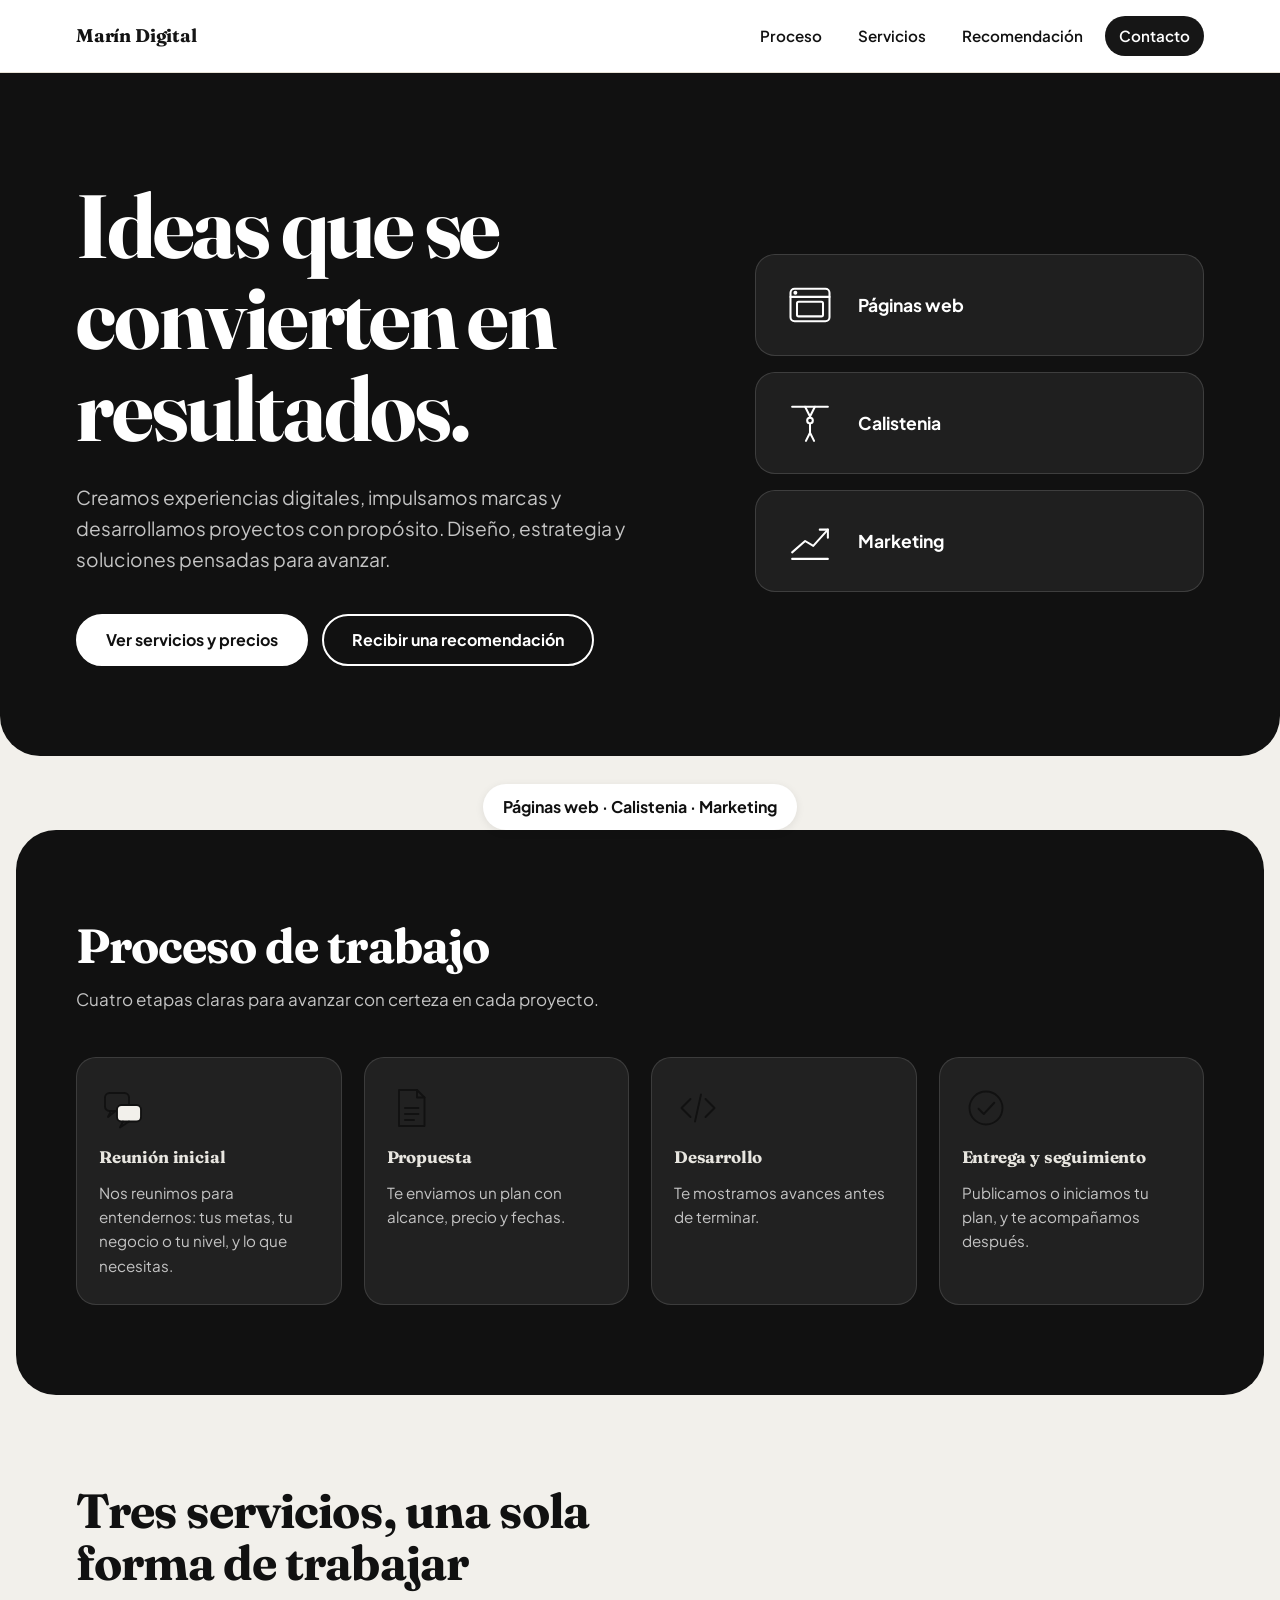
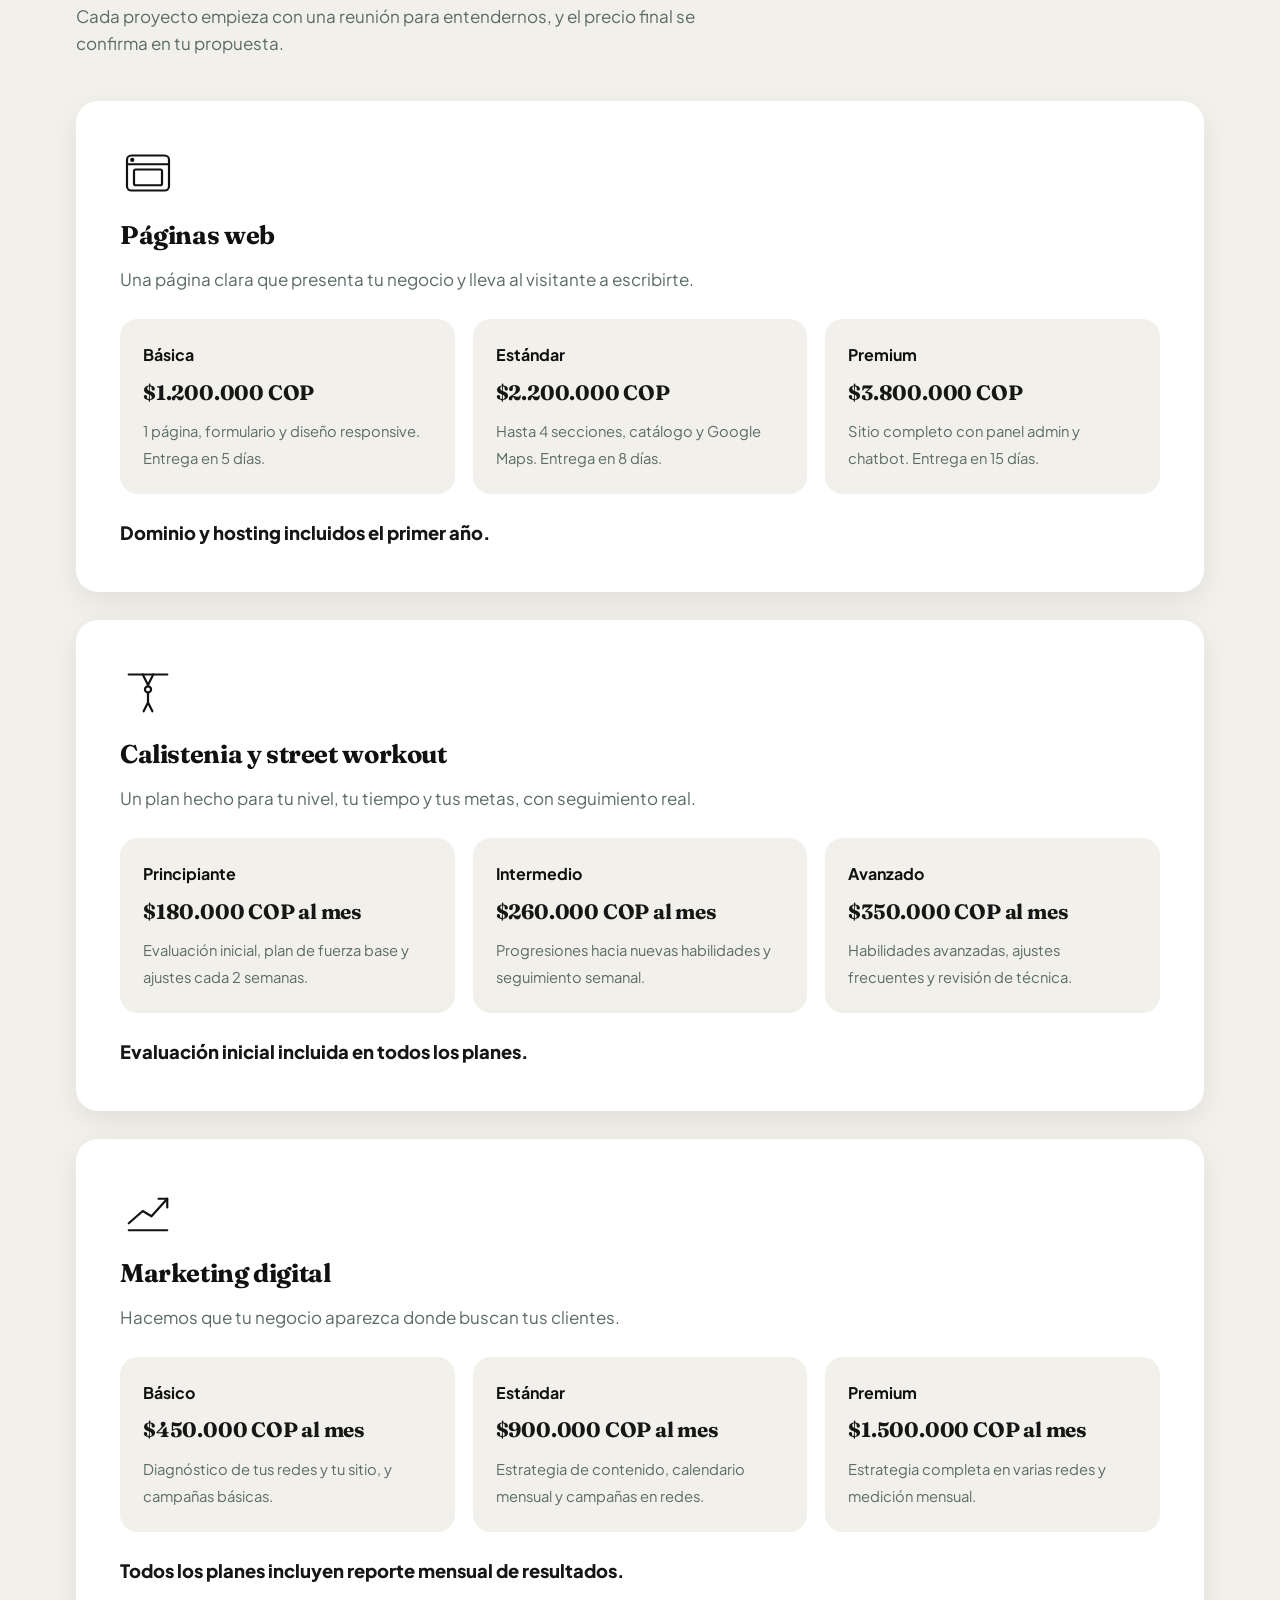
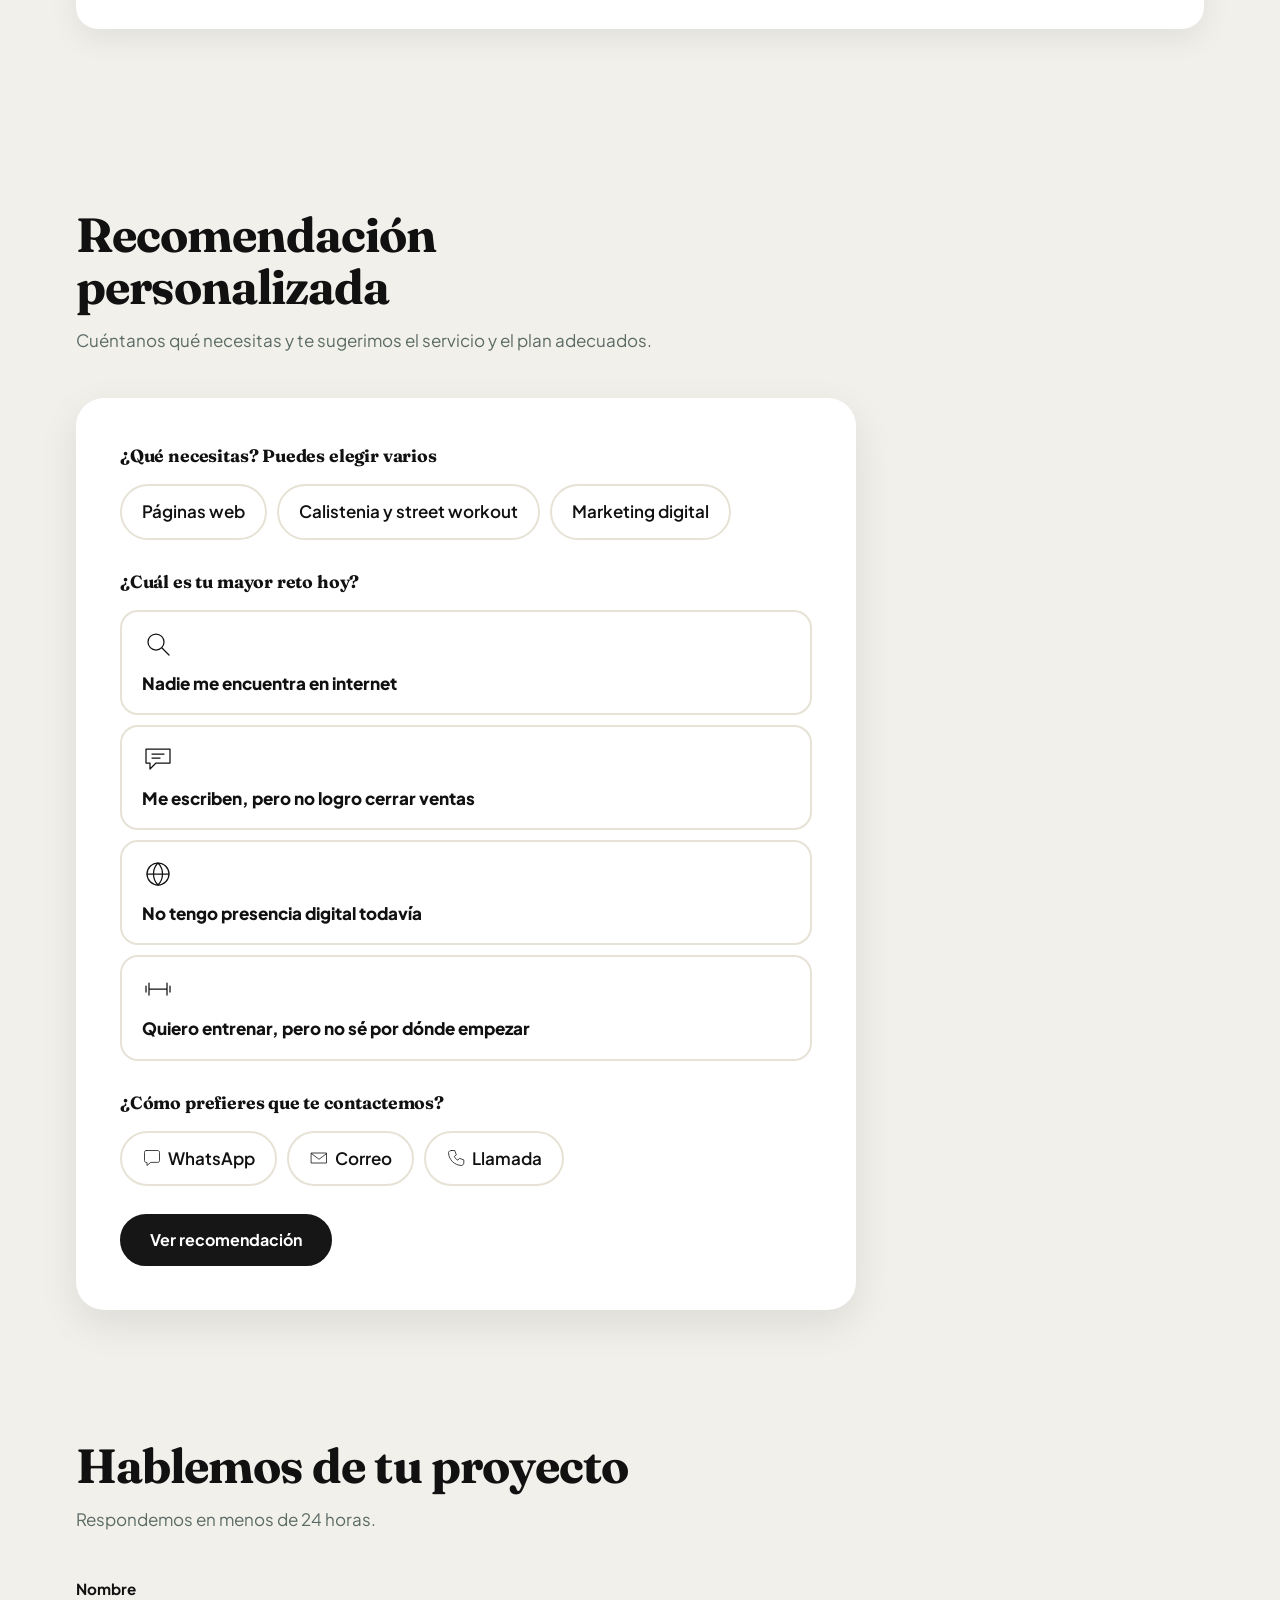
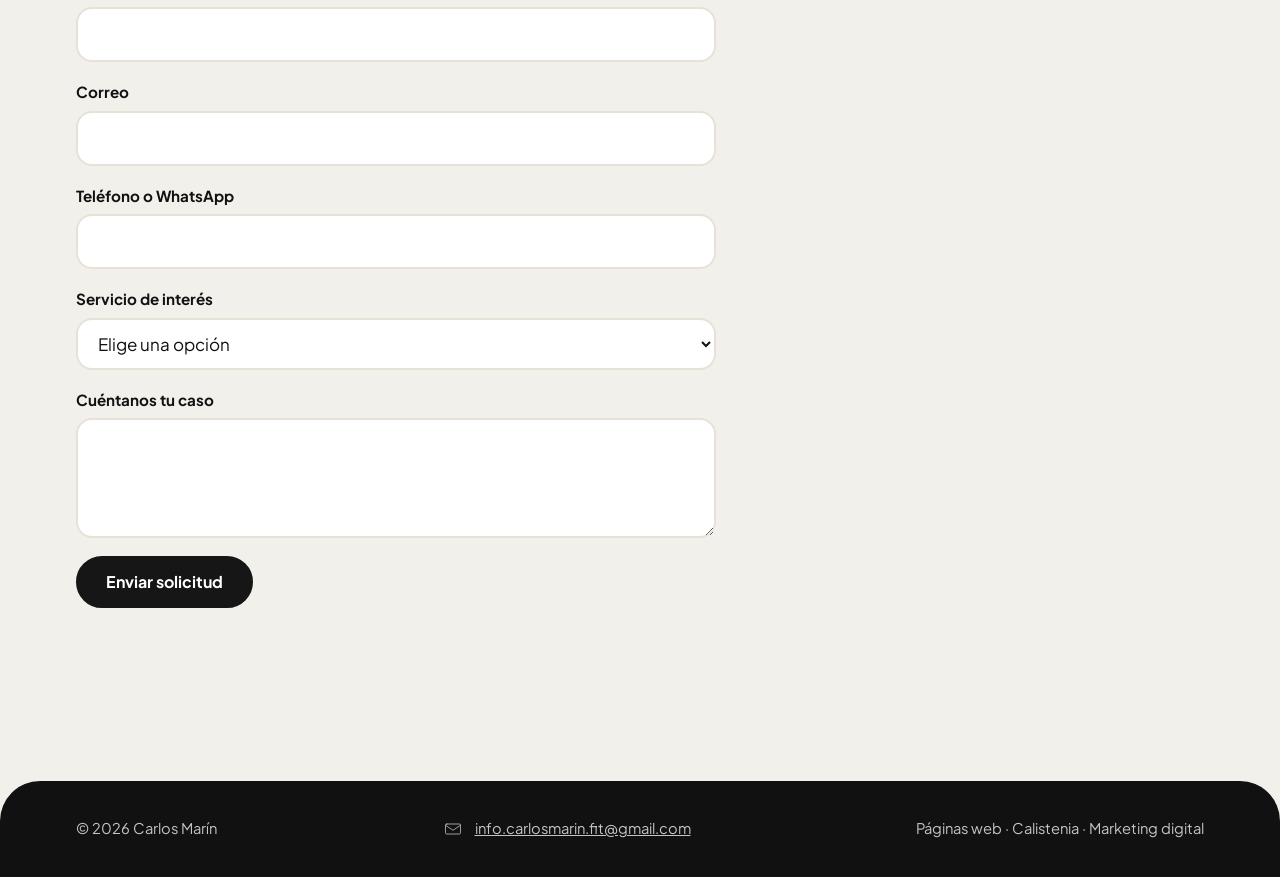
==== commit 538f9ec0: "Add files via upload más iconos" ====
--- a/index.html
+++ b/index.html
@@ -75,10 +75,10 @@
         <p>Cuatro etapas claras para avanzar con certeza en cada proyecto.</p>
       </div>
       <div class="steps">
-        <div class="step"><b>Reunión inicial</b><p>Nos reunimos para entendernos: tus metas, tu negocio o tu nivel, y lo que necesitas.</p></div>
-        <div class="step"><b>Propuesta</b><p>Te enviamos un plan con alcance, precio y fechas.</p></div>
-        <div class="step"><b>Desarrollo</b><p>Te mostramos avances antes de terminar.</p></div>
-        <div class="step"><b>Entrega y seguimiento</b><p>Publicamos o iniciamos tu plan, y te acompañamos después.</p></div>
+        <div class="step"><svg class="icono-paso" viewBox="0 0 64 64" fill="none" stroke="currentColor" stroke-width="2.5" stroke-linecap="round" stroke-linejoin="round" aria-hidden="true"><rect x="8" y="12" width="32" height="24" rx="6"/><path d="M16 36 L12 44 L22 36"/><rect x="24" y="28" width="32" height="22" rx="6" fill="#F2F0EB"/><path d="M32 50 L28 58 L40 50"/></svg><b>Reunión inicial</b><p>Nos reunimos para entendernos: tus metas, tu negocio o tu nivel, y lo que necesitas.</p></div>
+        <div class="step"><svg class="icono-paso" viewBox="0 0 64 64" fill="none" stroke="currentColor" stroke-width="2.5" stroke-linecap="round" stroke-linejoin="round" aria-hidden="true"><path d="M16 8 H40 L50 18 V56 H16 Z"/><path d="M40 8 V18 H50"/><path d="M24 32 H42 M24 40 H42 M24 48 H36"/></svg><b>Propuesta</b><p>Te enviamos un plan con alcance, precio y fechas.</p></div>
+        <div class="step"><svg class="icono-paso" viewBox="0 0 64 64" fill="none" stroke="currentColor" stroke-width="2.5" stroke-linecap="round" stroke-linejoin="round" aria-hidden="true"><path d="M22 20 L10 32 L22 44"/><path d="M42 20 L54 32 L42 44"/><path d="M36 14 L28 50"/></svg><b>Desarrollo</b><p>Te mostramos avances antes de terminar.</p></div>
+        <div class="step"><svg class="icono-paso" viewBox="0 0 64 64" fill="none" stroke="currentColor" stroke-width="2.5" stroke-linecap="round" stroke-linejoin="round" aria-hidden="true"><circle cx="32" cy="32" r="22"/><path d="M22 33 L29 40 L43 25"/></svg><b>Entrega y seguimiento</b><p>Publicamos o iniciamos tu plan, y te acompañamos después.</p></div>
       </div>
     </div>
   </section>
@@ -92,6 +92,7 @@
 
       <div class="services">
         <article class="service" id="precios-web">
+          <svg class="icono-servicio" viewBox="0 0 64 64" fill="none" stroke="currentColor" stroke-width="2.5" stroke-linecap="round" stroke-linejoin="round" aria-hidden="true"><rect x="8" y="12" width="48" height="40" rx="5"/><line x1="8" y1="22" x2="56" y2="22"/><circle cx="14" cy="17" r="1.2" fill="currentColor"/><rect x="16" y="28" width="32" height="18" rx="2"/></svg>
           <h3>Páginas web</h3>
           <p>Una página clara que presenta tu negocio y lleva al visitante a escribirte.</p>
           <div class="packages">
@@ -115,6 +116,7 @@
         </article>
 
         <article class="service" id="precios-calistenia">
+          <svg class="icono-servicio" viewBox="0 0 64 64" fill="none" stroke="currentColor" stroke-width="2.5" stroke-linecap="round" stroke-linejoin="round" aria-hidden="true"><line x1="10" y1="12" x2="54" y2="12"/><path d="M26 12 L32 24 L38 12"/><circle cx="32" cy="29" r="3.5"/><path d="M32 33 L32 44 M32 44 L27 54 M32 44 L37 54"/></svg>
           <h3>Calistenia y street workout</h3>
           <p>Un plan hecho para tu nivel, tu tiempo y tus metas, con seguimiento real.</p>
           <div class="packages"><div class="pkg"><strong>Principiante</strong><div class="amt">$180.000 COP al mes</div><small>Evaluación inicial, plan de fuerza base y ajustes cada 2 semanas.</small></div><div class="pkg"><strong>Intermedio</strong><div class="amt">$260.000 COP al mes</div><small>Progresiones hacia nuevas habilidades y seguimiento semanal.</small></div><div class="pkg"><strong>Avanzado</strong><div class="amt">$350.000 COP al mes</div><small>Habilidades avanzadas, ajustes frecuentes y revisión de técnica.</small></div></div>
@@ -122,6 +124,7 @@
         </article>
 
         <article class="service" id="precios-marketing">
+          <svg class="icono-servicio" viewBox="0 0 64 64" fill="none" stroke="currentColor" stroke-width="2.5" stroke-linecap="round" stroke-linejoin="round" aria-hidden="true"><path d="M10 46 L26 32 L36 38 L54 18"/><path d="M44 18 L54 18 L54 28"/><line x1="10" y1="54" x2="54" y2="54"/></svg>
           <h3>Marketing digital</h3>
           <p>Hacemos que tu negocio aparezca donde buscan tus clientes.</p>
           <div class="packages"><div class="pkg"><strong>Básico</strong><div class="amt">$450.000 COP al mes</div><small>Diagnóstico de tus redes y tu sitio, y campañas básicas.</small></div><div class="pkg"><strong>Estándar</strong><div class="amt">$900.000 COP al mes</div><small>Estrategia de contenido, calendario mensual y campañas en redes.</small></div><div class="pkg"><strong>Premium</strong><div class="amt">$1.500.000 COP al mes</div><small>Estrategia completa en varias redes y medición mensual.</small></div></div>
@@ -151,10 +154,10 @@
         <fieldset>
           <legend>¿Cuál es tu mayor reto hoy?</legend>
           <div class="opts opts-col">
-            <label class="detalle"><input type="radio" name="reto" value="nadie" required><strong>Nadie me encuentra en internet</strong></label>
-            <label class="detalle"><input type="radio" name="reto" value="cierran"><strong>Me escriben, pero no logro cerrar ventas</strong></label>
-            <label class="detalle"><input type="radio" name="reto" value="sin"><strong>No tengo presencia digital todavía</strong></label>
-            <label class="detalle"><input type="radio" name="reto" value="entrenar"><strong>Quiero entrenar, pero no sé por dónde empezar</strong></label>
+            <label class="detalle"><input type="radio" name="reto" value="nadie" required><svg class="icono-reto" viewBox="0 0 64 64" fill="none" stroke="currentColor" stroke-width="2.5" stroke-linecap="round" stroke-linejoin="round" aria-hidden="true"><circle cx="28" cy="28" r="16"/><path d="M40 40 L54 54"/></svg><strong>Nadie me encuentra en internet</strong></label>
+            <label class="detalle"><input type="radio" name="reto" value="cierran"><svg class="icono-reto" viewBox="0 0 64 64" fill="none" stroke="currentColor" stroke-width="2.5" stroke-linecap="round" stroke-linejoin="round" aria-hidden="true"><path d="M8 12 H56 V40 H28 L16 52 V40 H8 Z"/><path d="M20 22 H44 M20 30 H36"/></svg><strong>Me escriben, pero no logro cerrar ventas</strong></label>
+            <label class="detalle"><input type="radio" name="reto" value="sin"><svg class="icono-reto" viewBox="0 0 64 64" fill="none" stroke="currentColor" stroke-width="2.5" stroke-linecap="round" stroke-linejoin="round" aria-hidden="true"><circle cx="32" cy="32" r="22"/><path d="M10 32 H54 M32 10 C20 22 20 42 32 54 C44 42 44 22 32 10"/></svg><strong>No tengo presencia digital todavía</strong></label>
+            <label class="detalle"><input type="radio" name="reto" value="entrenar"><svg class="icono-reto" viewBox="0 0 64 64" fill="none" stroke="currentColor" stroke-width="2.5" stroke-linecap="round" stroke-linejoin="round" aria-hidden="true"><path d="M8 26 V38 M14 20 V44 M50 20 V44 M56 26 V38 M14 32 H50"/></svg><strong>Quiero entrenar, pero no sé por dónde empezar</strong></label>
           </div>
         </fieldset>
         <fieldset id="calBloque" hidden>
@@ -175,9 +178,9 @@
         <fieldset>
           <legend>¿Cómo prefieres que te contactemos?</legend>
           <div class="opts">
-            <label><input type="radio" name="canal" value="whatsapp" required> WhatsApp</label>
-            <label><input type="radio" name="canal" value="correo"> Correo</label>
-            <label><input type="radio" name="canal" value="llamada"> Llamada</label>
+            <label><input type="radio" name="canal" value="whatsapp" required> <svg class="icono-canal" viewBox="0 0 64 64" fill="none" stroke="currentColor" stroke-width="2.5" stroke-linecap="round" stroke-linejoin="round" aria-hidden="true"><path d="M14 8 H50 C54 8 56 10 56 14 V40 C56 44 54 46 50 46 H28 L16 56 V46 H14 C10 46 8 44 8 40 V14 C8 10 10 8 14 8 Z"/></svg> WhatsApp</label>
+            <label><input type="radio" name="canal" value="correo"> <svg class="icono-canal" viewBox="0 0 64 64" fill="none" stroke="currentColor" stroke-width="2.5" stroke-linecap="round" stroke-linejoin="round" aria-hidden="true"><path d="M8 16 H56 V48 H8 Z M8 18 L32 36 L56 18"/></svg> Correo</label>
+            <label><input type="radio" name="canal" value="llamada"> <svg class="icono-canal" viewBox="0 0 64 64" fill="none" stroke="currentColor" stroke-width="2.5" stroke-linecap="round" stroke-linejoin="round" aria-hidden="true"><path d="M18 8 H28 L33 22 L27 27 C29 33 33 37 38 39 L43 33 L57 38 V48 C57 52 53 56 49 56 C27 55 9 37 8 15 C8 11 12 8 18 8 Z"/></svg> Llamada</label>
           </div>
         </fieldset>
         <button type="submit" class="btn solid">Ver recomendación</button>
@@ -229,6 +232,7 @@
 <footer>
   <div class="wrap">
     <span>© 2026 Carlos Marín</span>
+    <a href="mailto:info.carlosmarin.fit@gmail.com" style="display:inline-flex;align-items:center;gap:6px;color:inherit"><svg class="icono-canal" viewBox="0 0 64 64" fill="none" stroke="currentColor" stroke-width="2.5" stroke-linecap="round" stroke-linejoin="round" aria-hidden="true"><rect x="8" y="16" width="48" height="32" rx="4"/><path d="M8 20 L32 36 L56 20"/></svg> info.carlosmarin.fit@gmail.com</a>
     <span>Páginas web · Calistenia · Marketing digital</span>
   </div>
 </footer>
--- a/styles.css
+++ b/styles.css
@@ -275,3 +275,10 @@
 .advisor .sub { font-weight: 700; margin: 6px 0 10px; color: var(--verde-oscuro); }
 
 .combo { font-weight: 700; color: var(--verde-oscuro); }
+
+.icono-servicio { width: 56px; height: 56px; color: var(--tinta); margin-bottom: 14px; display: block; }
+
+.icono-paso { width: 48px; height: 48px; color: var(--tinta); margin-bottom: 12px; display: block; }
+.icono-canal { width: 20px; height: 20px; vertical-align: middle; margin-right: 6px; }
+
+.icono-reto { width: 32px; height: 32px; color: var(--tinta); margin-bottom: 6px; display: block; }
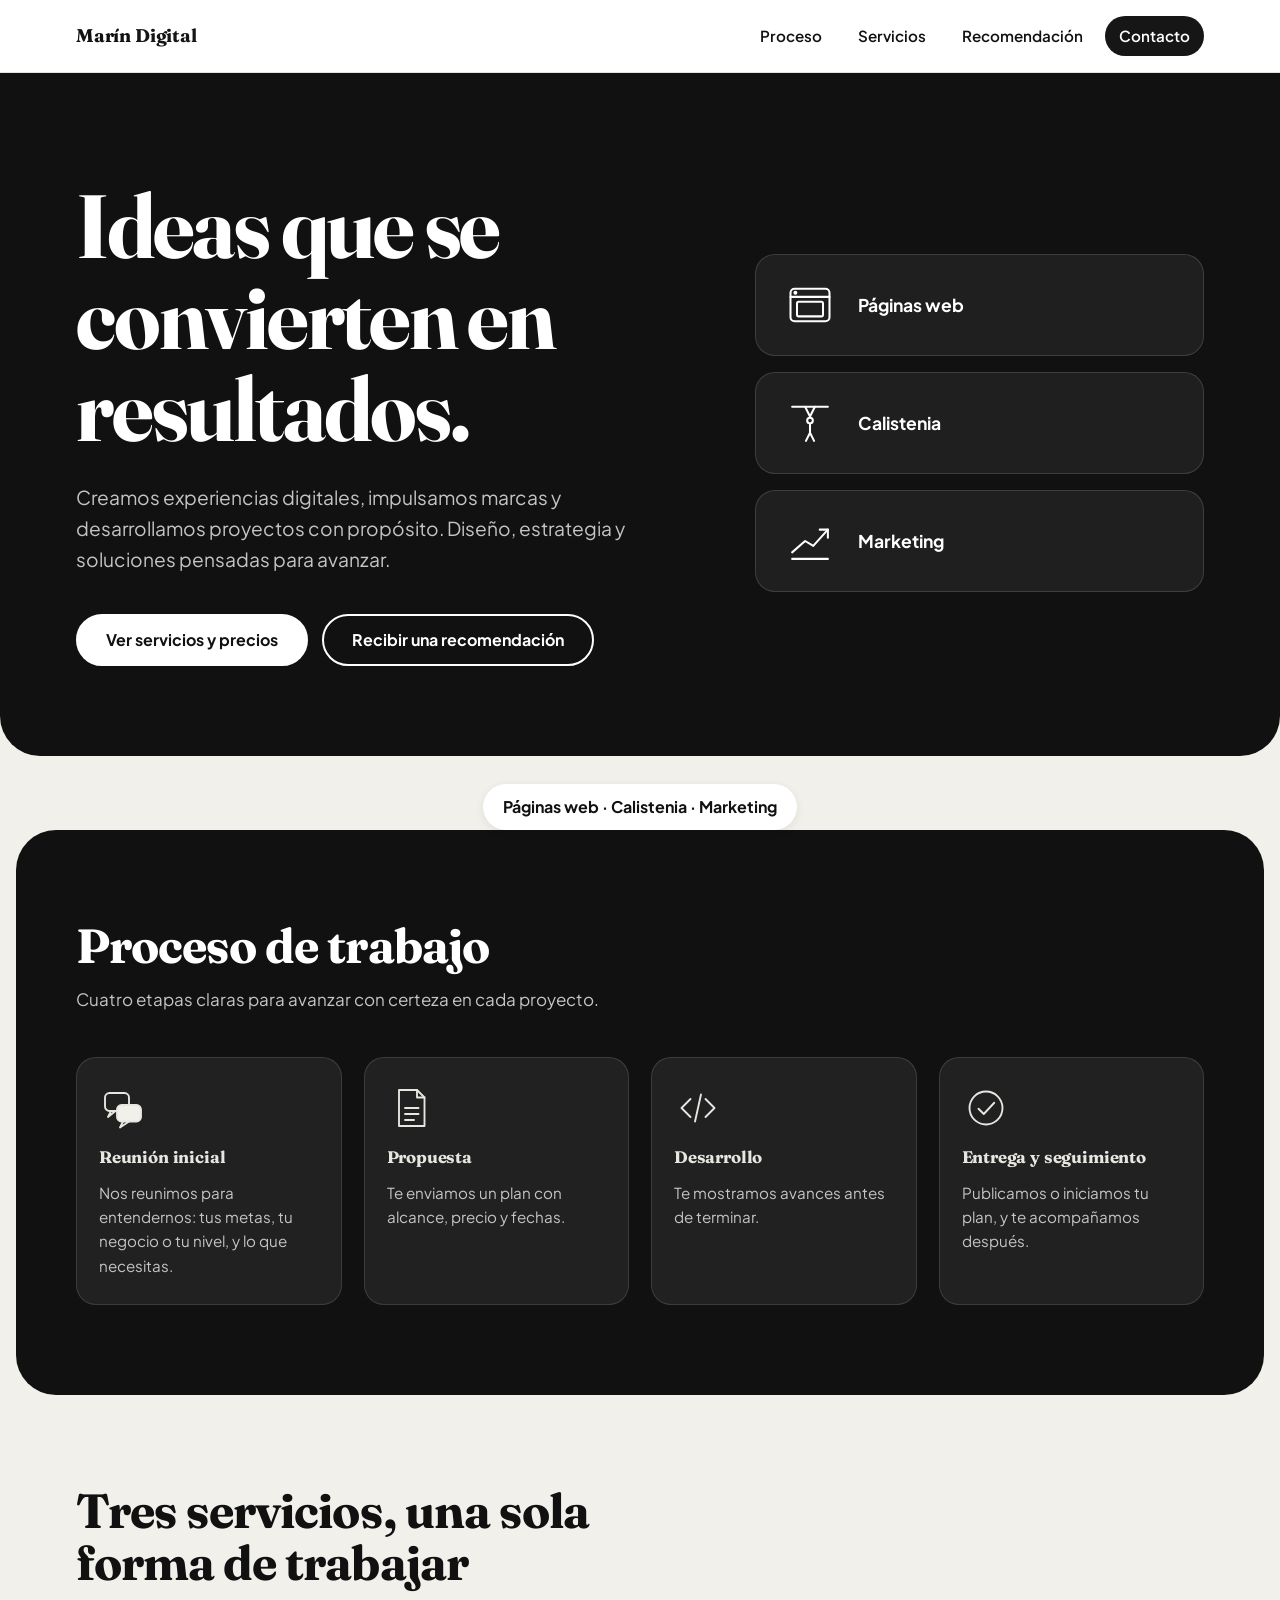
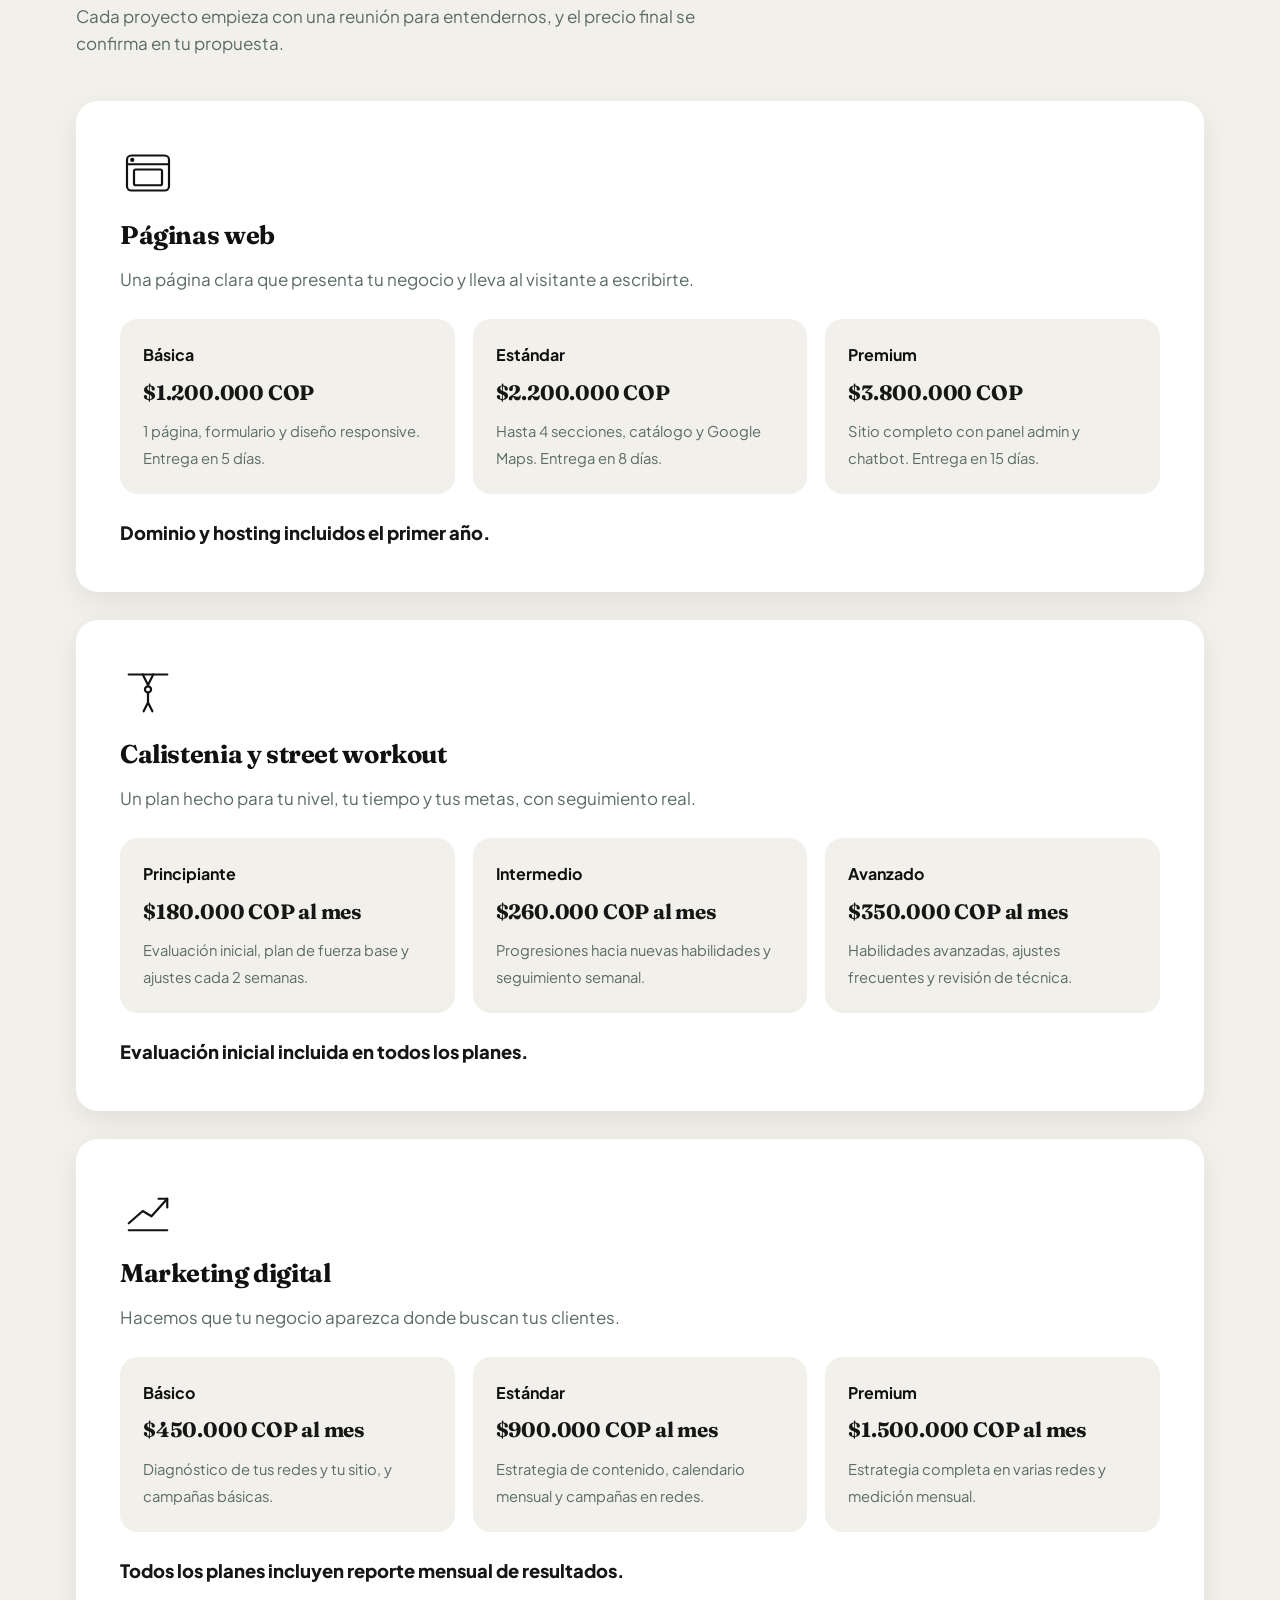
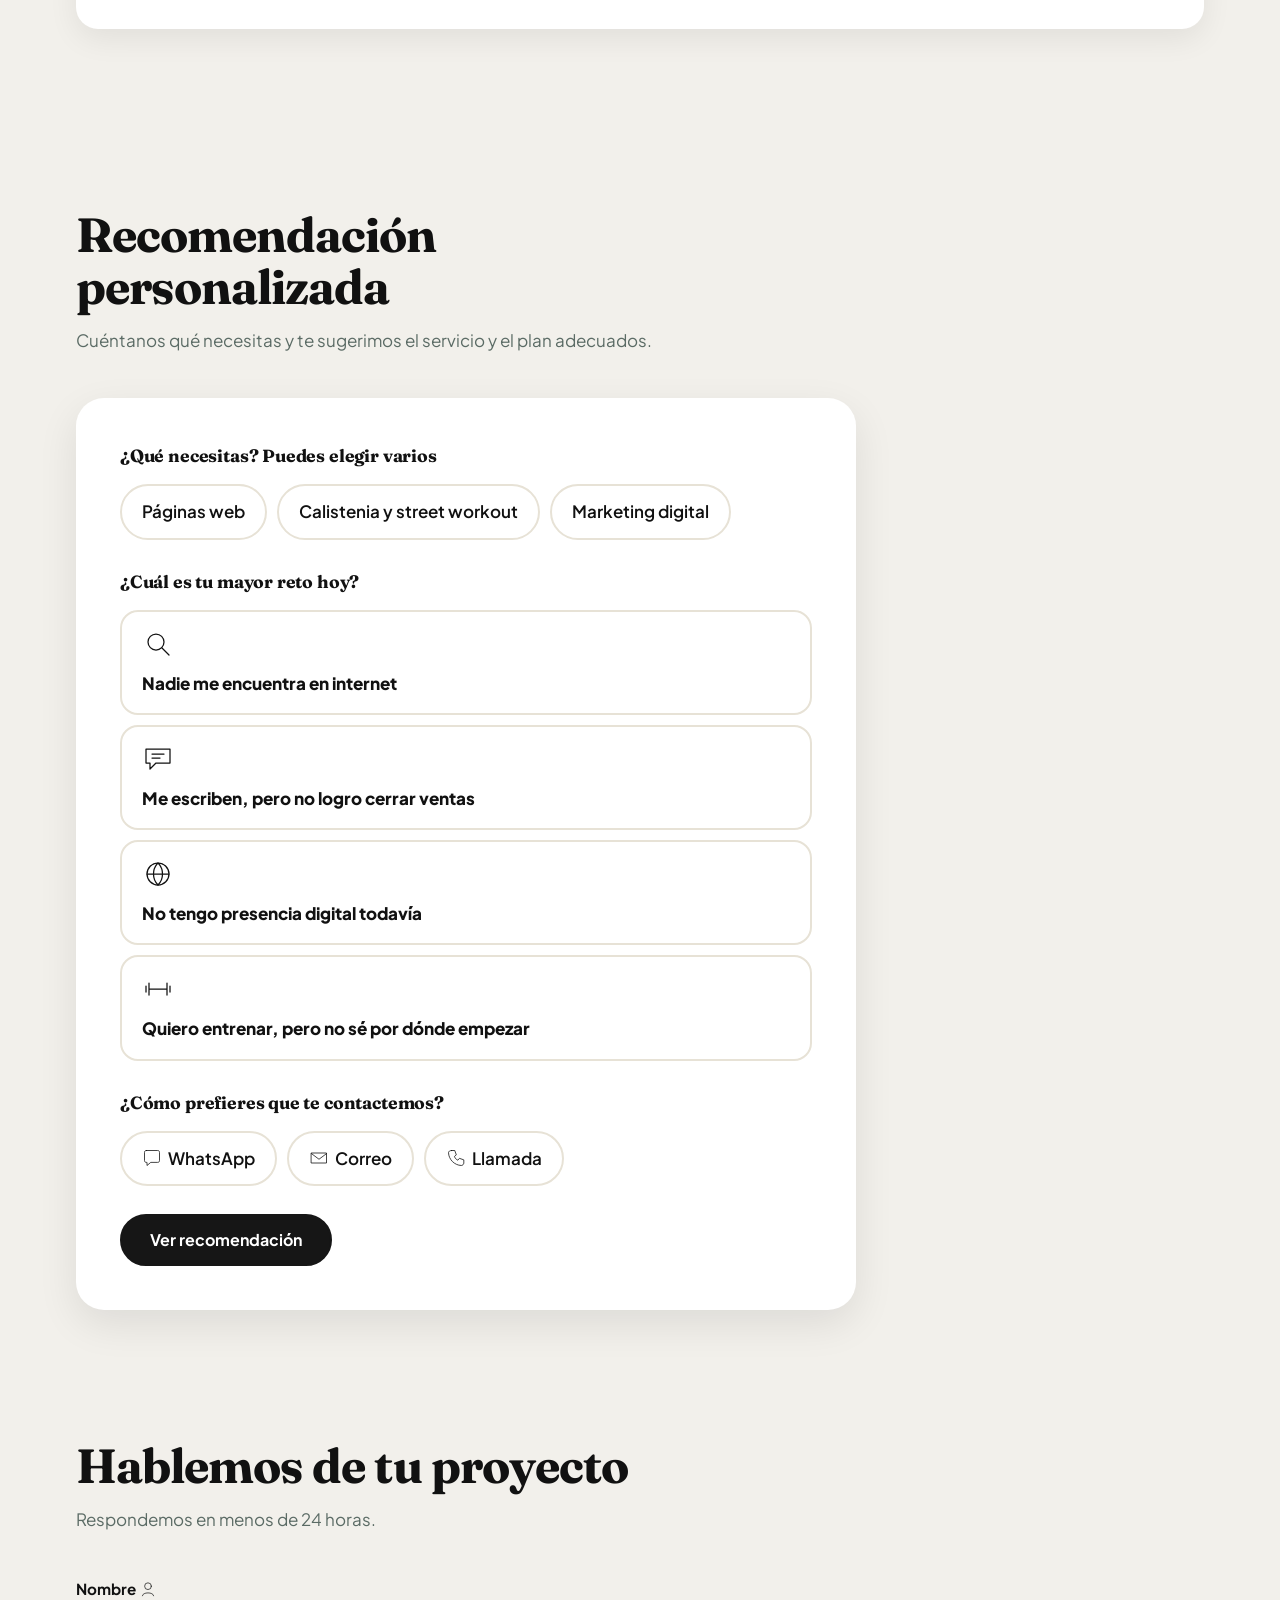
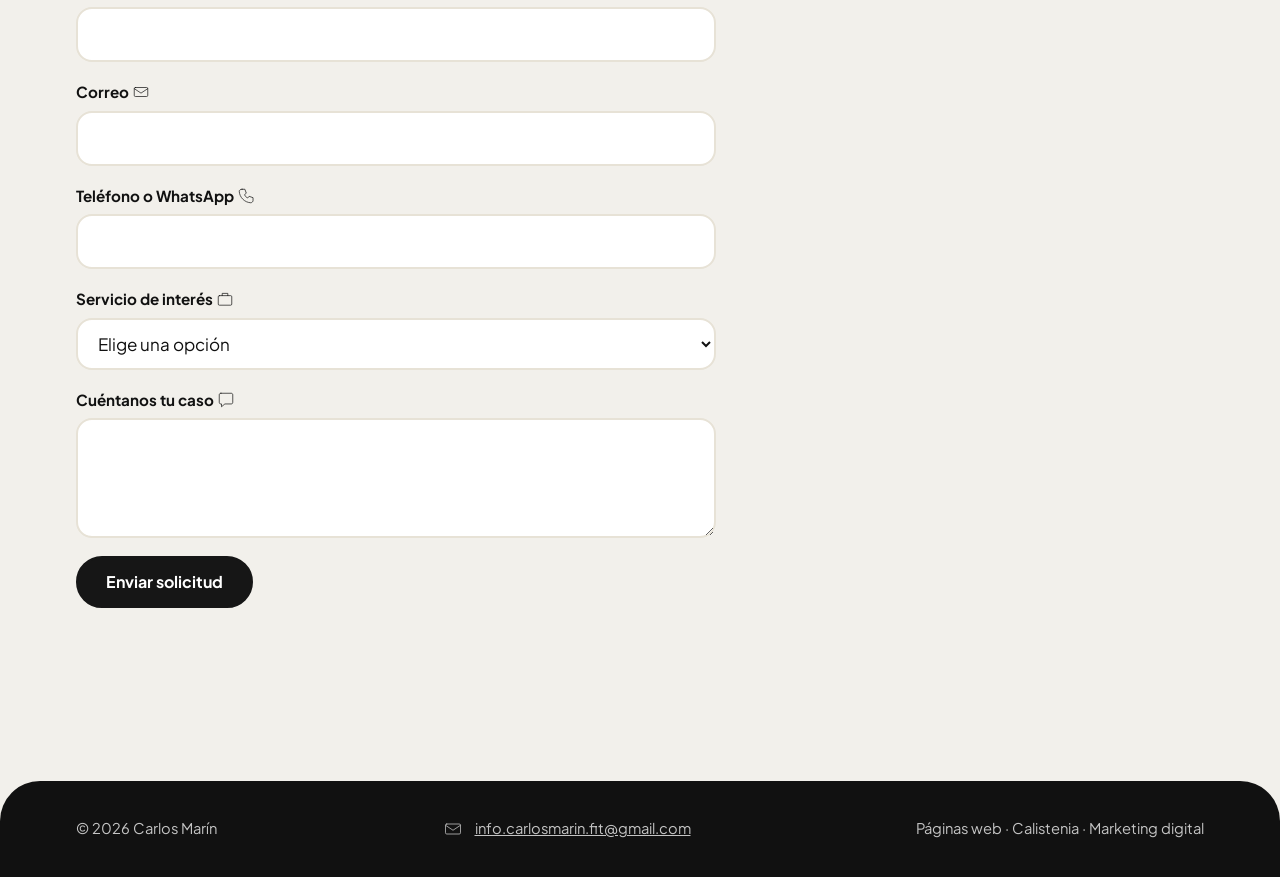
==== commit b8d28f1f: "Add files via upload iconos para que se vea más bonito" ====
--- a/index.html
+++ b/index.html
@@ -197,19 +197,19 @@
       </div>
       <form class="contact" id="contactForm">
         <div class="field">
-          <label for="nombre">Nombre</label>
+          <label for="nombre">Nombre <svg class="icono-campo" viewBox="0 0 64 64" fill="none" stroke="currentColor" stroke-width="2.5" stroke-linecap="round" stroke-linejoin="round" aria-hidden="true"><circle cx="32" cy="22" r="12"/><path d="M12 56 C12 42 52 42 52 56"/></svg></label>
           <input id="nombre" name="nombre" type="text" autocomplete="name" required>
         </div>
         <div class="field">
-          <label for="correo">Correo</label>
+          <label for="correo">Correo <svg class="icono-campo" viewBox="0 0 64 64" fill="none" stroke="currentColor" stroke-width="2.5" stroke-linecap="round" stroke-linejoin="round" aria-hidden="true"><rect x="8" y="16" width="48" height="32" rx="4"/><path d="M8 20 L32 36 L56 20"/></svg></label>
           <input id="correo" name="correo" type="email" autocomplete="email" required>
         </div>
         <div class="field">
-          <label for="telefono">Teléfono o WhatsApp</label>
+          <label for="telefono">Teléfono o WhatsApp <svg class="icono-campo" viewBox="0 0 64 64" fill="none" stroke="currentColor" stroke-width="2.5" stroke-linecap="round" stroke-linejoin="round" aria-hidden="true"><path d="M18 8 H28 L33 22 L27 27 C29 33 33 37 38 39 L43 33 L57 38 V48 C57 52 53 56 49 56 C27 55 9 37 8 15 C8 11 12 8 18 8 Z"/></svg></label>
           <input id="telefono" name="telefono" type="tel" autocomplete="tel" required>
         </div>
         <div class="field">
-          <label for="servicio">Servicio de interés</label>
+          <label for="servicio">Servicio de interés <svg class="icono-campo" viewBox="0 0 64 64" fill="none" stroke="currentColor" stroke-width="2.5" stroke-linecap="round" stroke-linejoin="round" aria-hidden="true"><rect x="8" y="20" width="48" height="34" rx="4"/><path d="M22 20 V12 H42 V20"/></svg></label>
           <select id="servicio" name="servicio" required>
             <option value="">Elige una opción</option>
             <option>Páginas web</option>
@@ -219,7 +219,7 @@
           </select>
         </div>
         <div class="field">
-          <label for="mensaje">Cuéntanos tu caso</label>
+          <label for="mensaje">Cuéntanos tu caso <svg class="icono-campo" viewBox="0 0 64 64" fill="none" stroke="currentColor" stroke-width="2.5" stroke-linecap="round" stroke-linejoin="round" aria-hidden="true"><path d="M14 8 H50 C54 8 56 10 56 14 V40 C56 44 54 46 50 46 H28 L16 56 V46 H14 C10 46 8 44 8 40 V14 C8 10 10 8 14 8 Z"/></svg></label>
           <textarea id="mensaje" name="mensaje"></textarea>
         </div>
         <button type="submit" class="btn solid btn-submit">Enviar solicitud</button>
--- a/styles.css
+++ b/styles.css
@@ -282,3 +282,8 @@
 .icono-canal { width: 20px; height: 20px; vertical-align: middle; margin-right: 6px; }
 
 .icono-reto { width: 32px; height: 32px; color: var(--tinta); margin-bottom: 6px; display: block; }
+
+.process .icono-paso { color: #E8E6E0; }
+
+.icono-reto, .icono-canal { color: inherit; }
+.icono-campo { width: 18px; height: 18px; vertical-align: -3px; margin-right: 6px; color: var(--tinta); }
